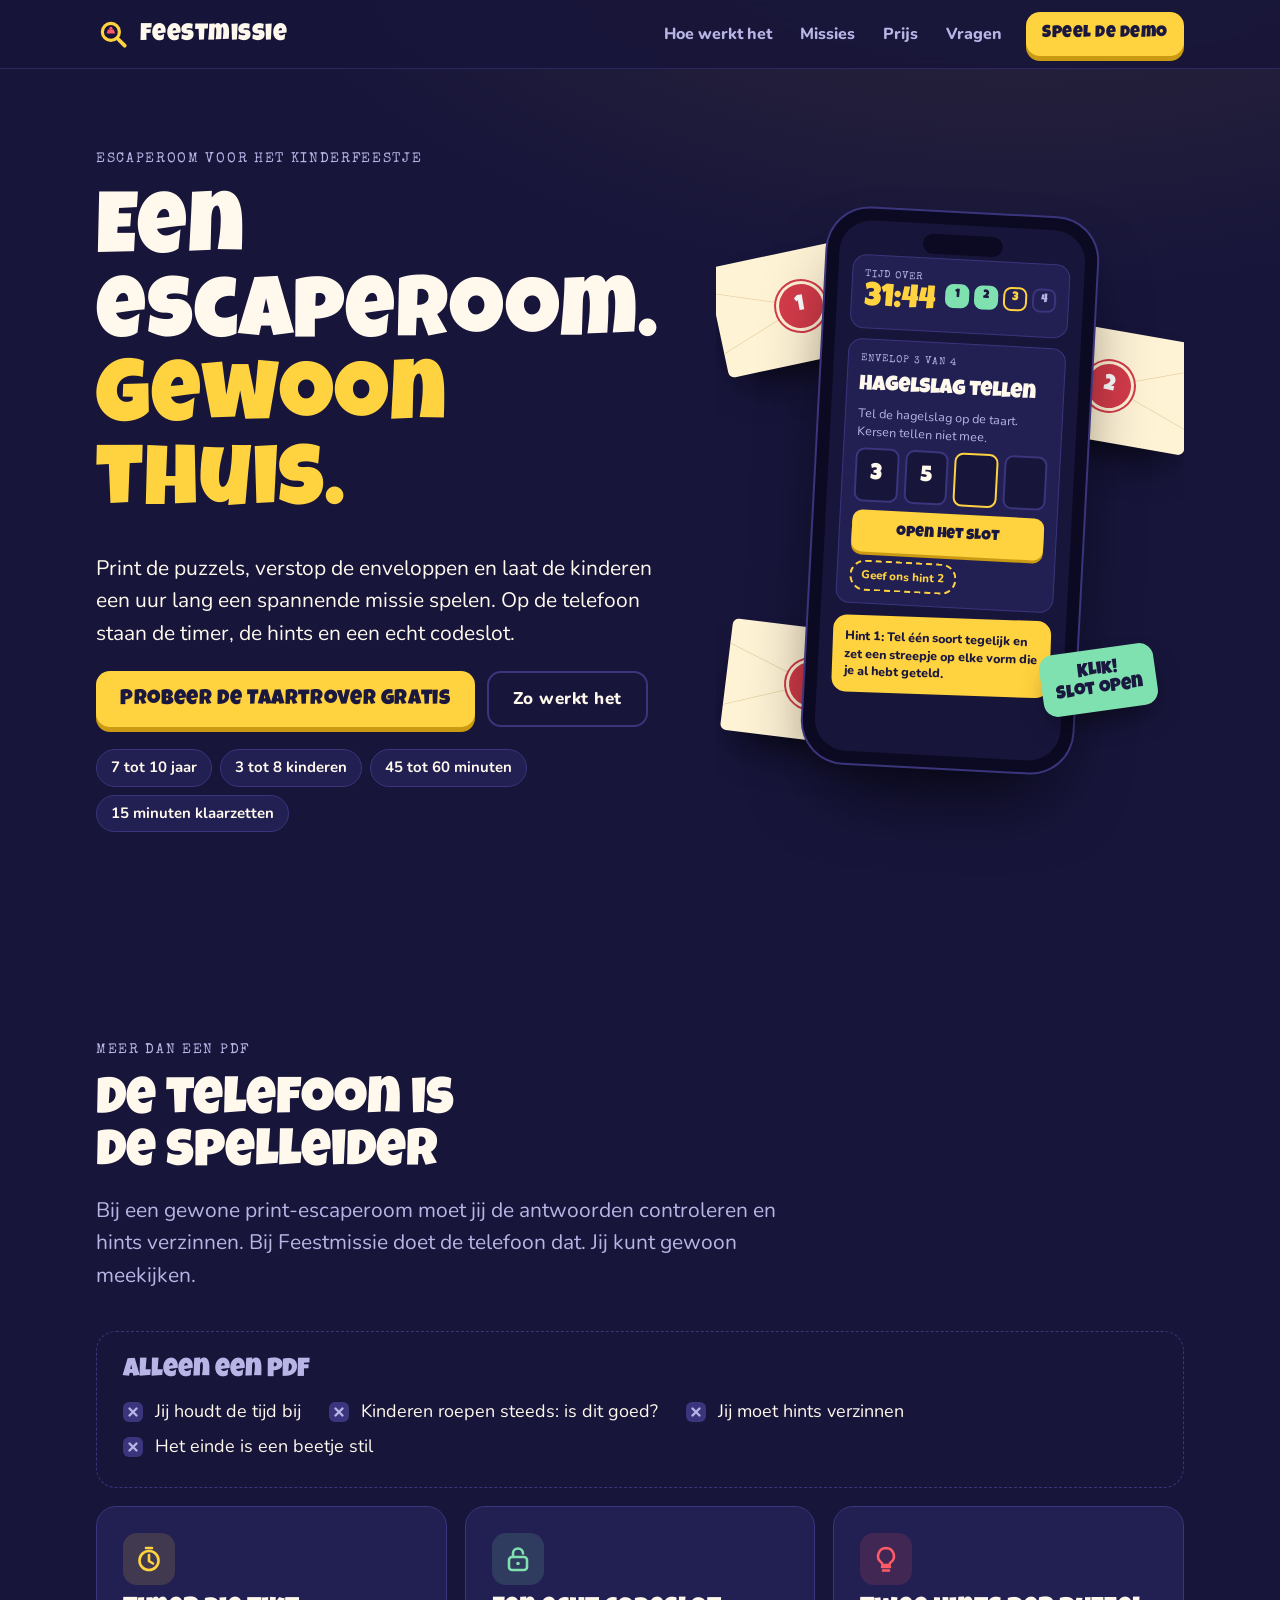
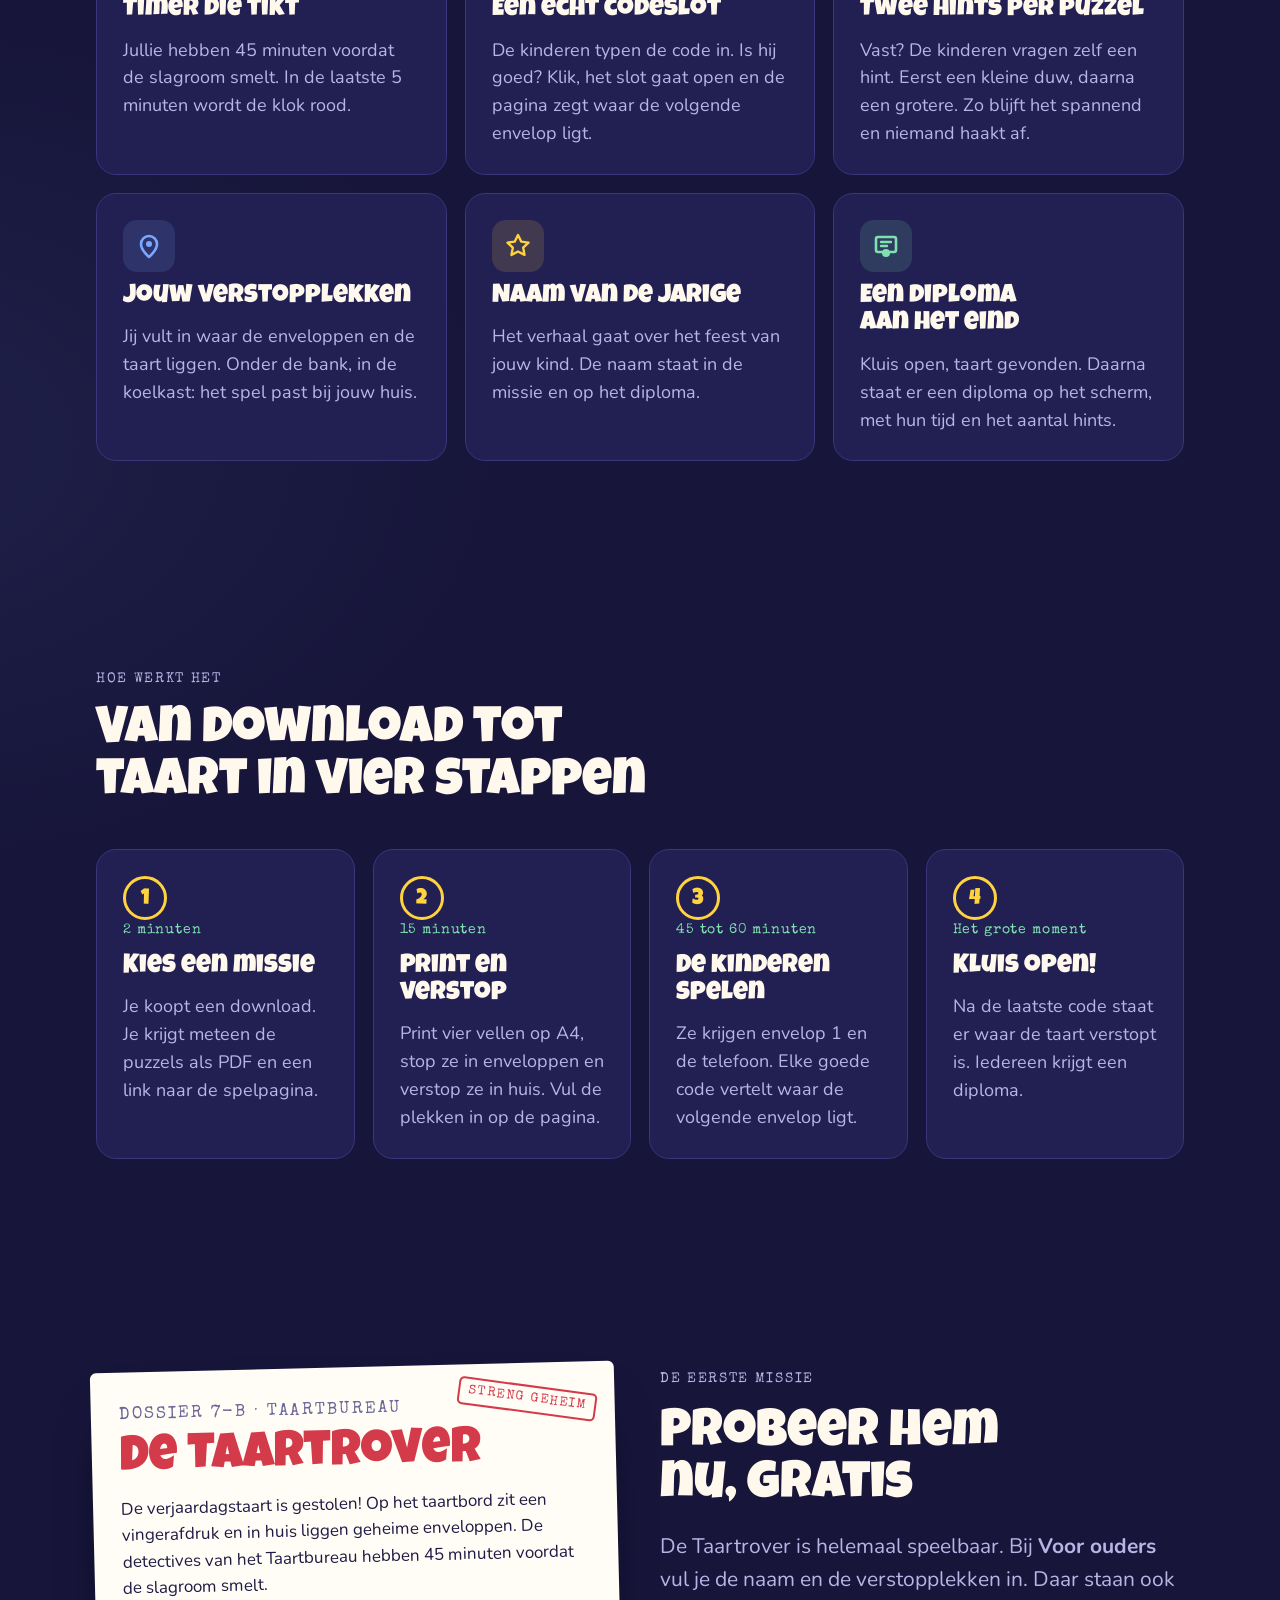
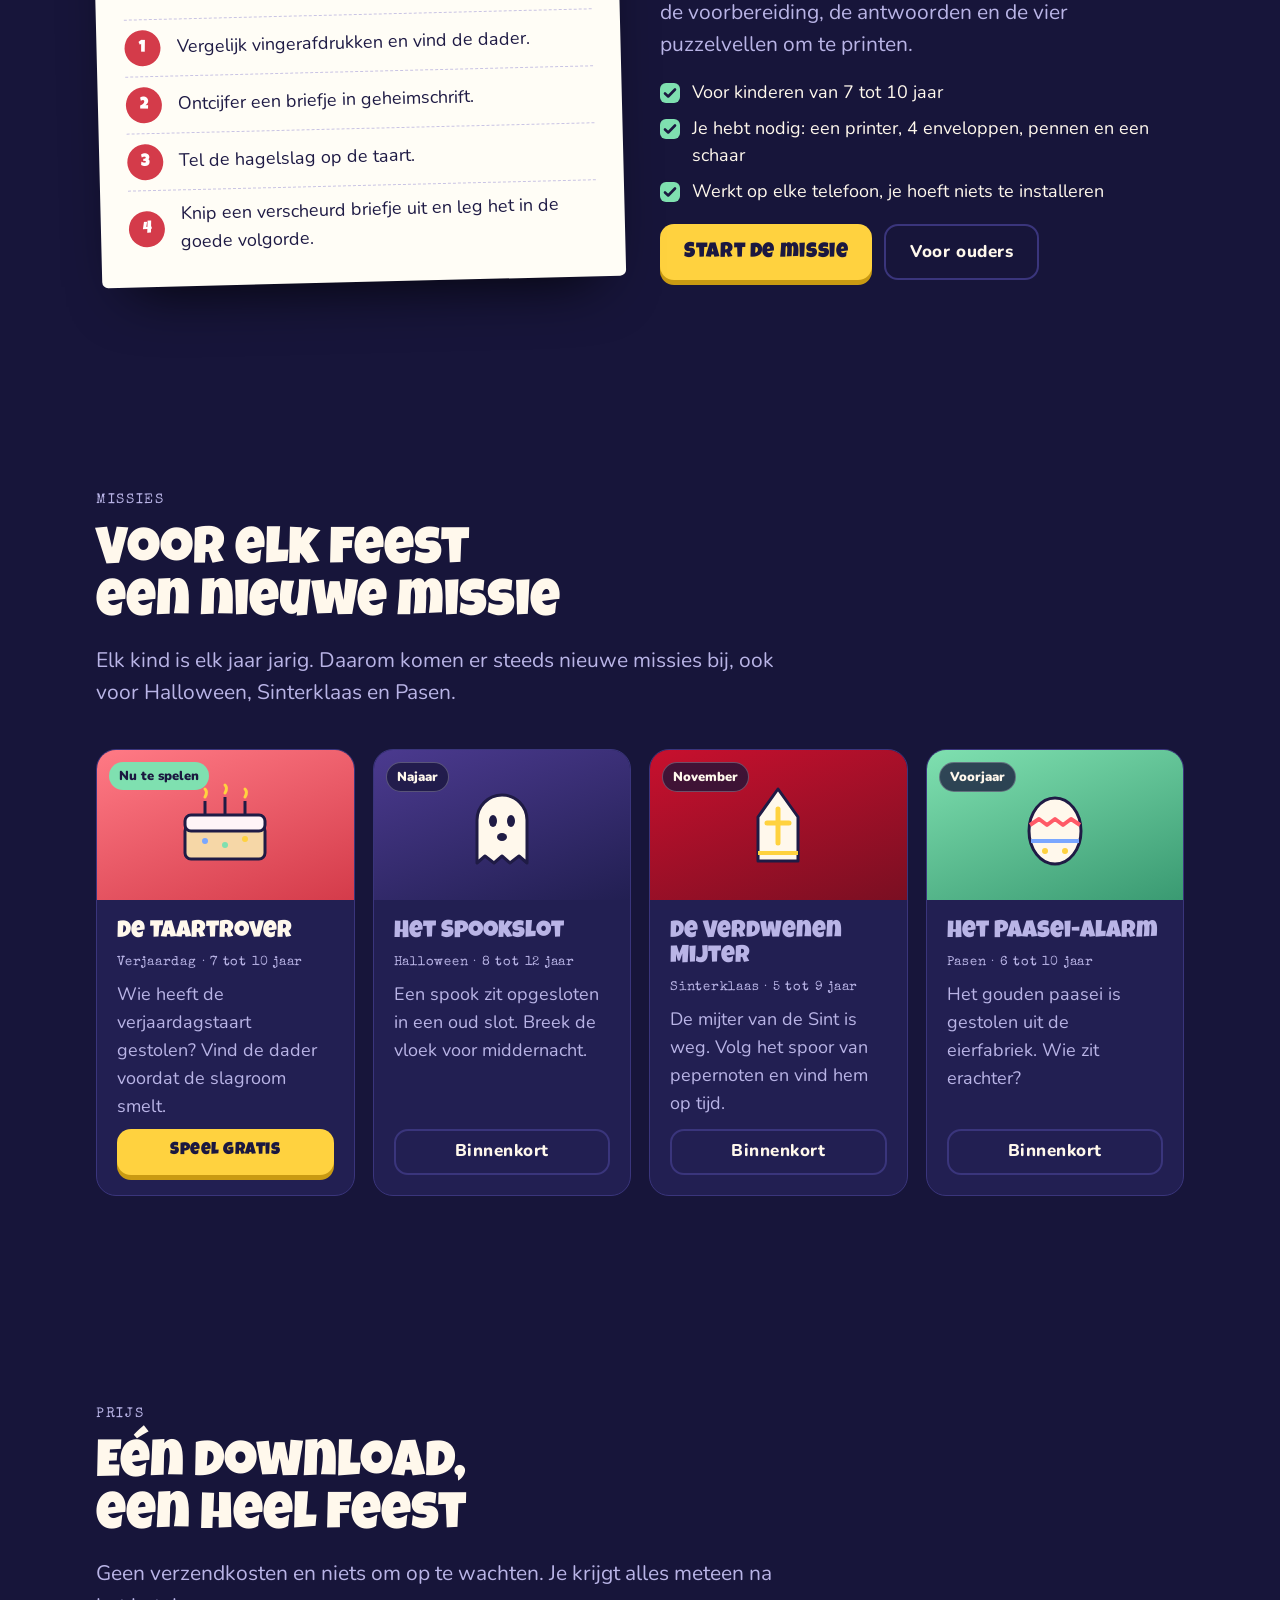
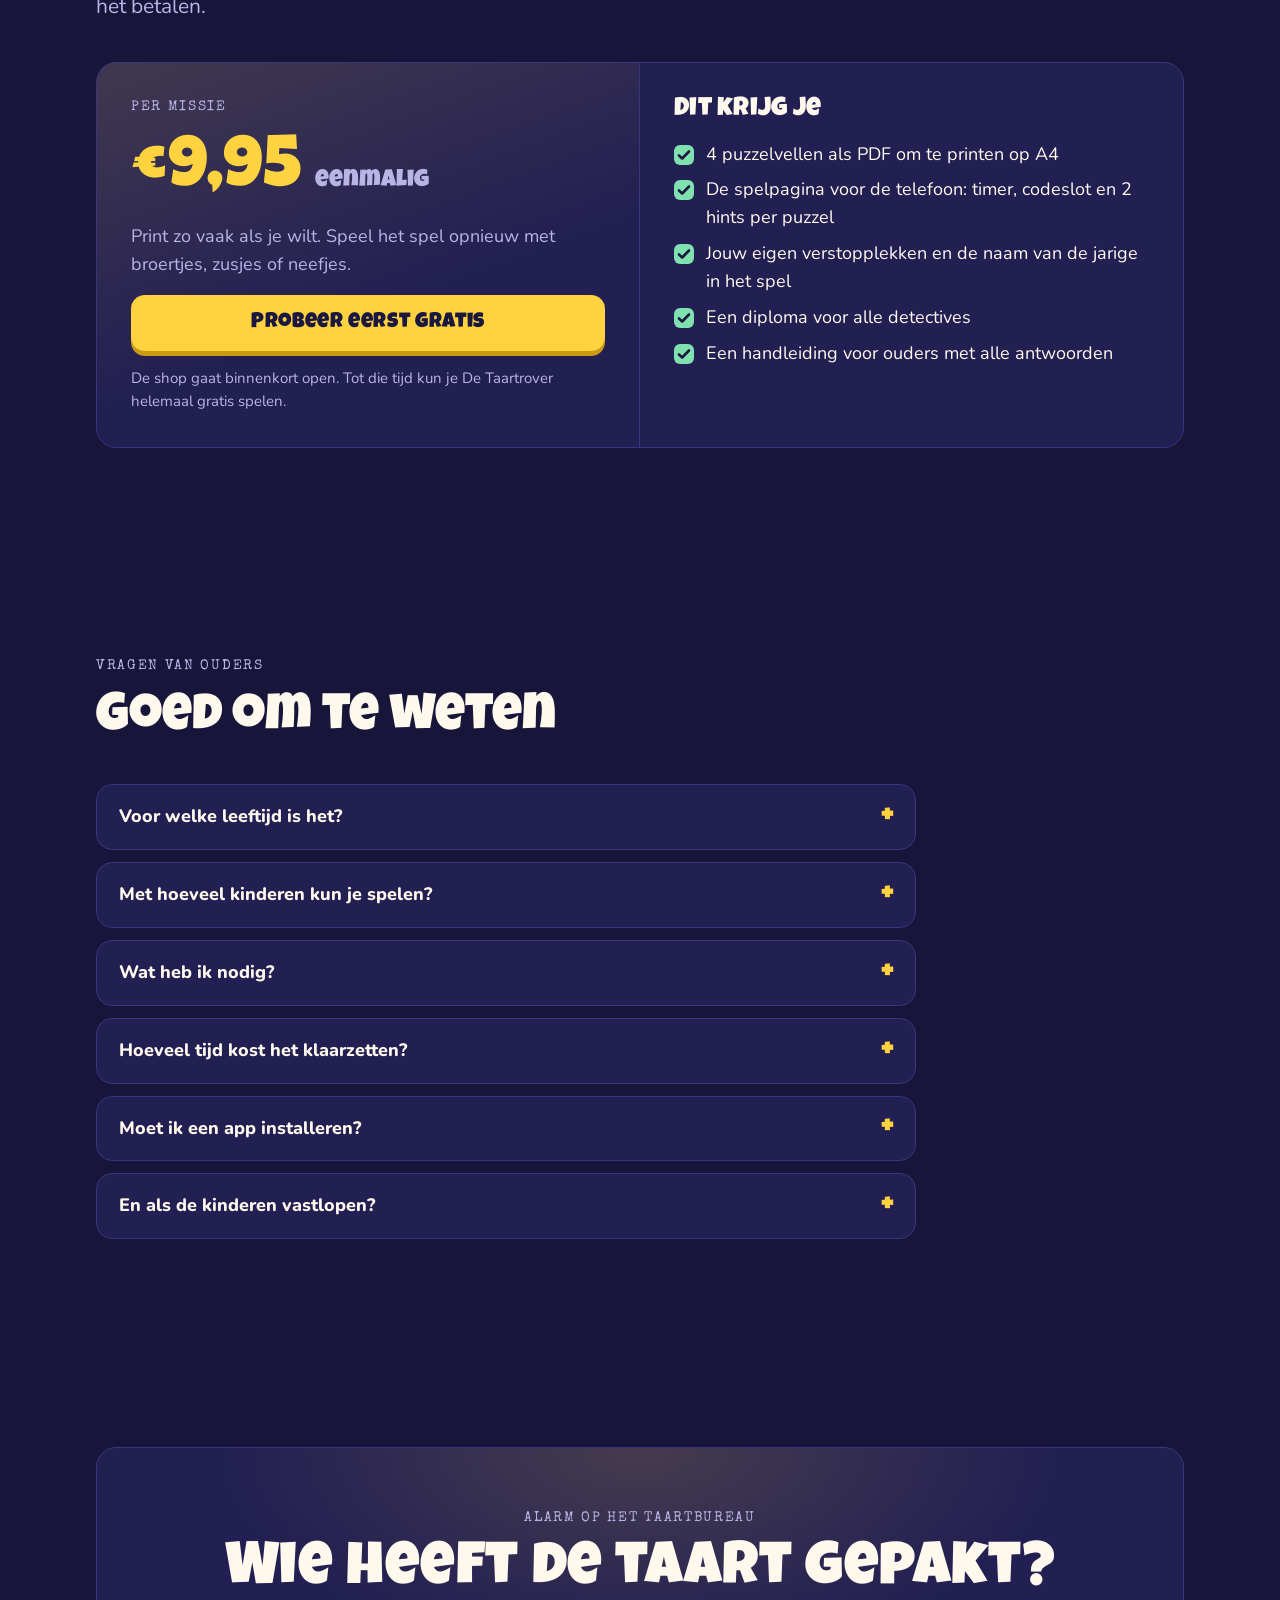
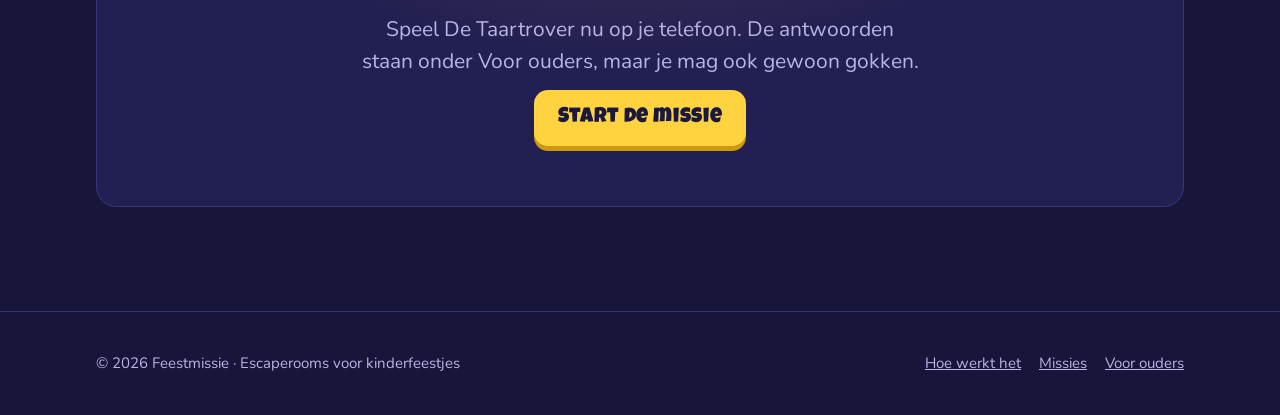
==== index.html @ 588b2747 "Add Feestmissie website with playable Taartrover mission Landing page for the printable kids' party " ====
<!doctype html>
<html lang="nl">
<head>
<meta charset="utf-8">
<meta name="viewport" content="width=device-width,initial-scale=1,viewport-fit=cover">
<title>Feestmissie · Escaperooms voor kinderfeestjes</title>
<meta name="description" content="Een escaperoom voor het kinderfeestje, gewoon thuis. Print de puzzels, verstop de enveloppen en speel met timer, hints en codeslot op de telefoon.">
<meta name="theme-color" content="#17153a">
<link rel="icon" href="favicon.svg" type="image/svg+xml">
<link rel="preconnect" href="https://fonts.googleapis.com">
<link rel="preconnect" href="https://fonts.gstatic.com" crossorigin>
<link rel="stylesheet" href="https://fonts.googleapis.com/css2?family=Luckiest+Guy&family=Nunito:wght@400;600;700;800;900&family=Special+Elite&display=swap">
<style>
:root {
  --night: #17153a;
  --card: #221f52;
  --line: #3a357c;
  --cream: #fff8ec;
  --muted: #b9b4e6;
  --red: #ff5a67;
  --yellow: #ffd23f;
  --mint: #7fe0b0;
  --blue: #7aa7ff;
  --on-yellow: #1b1840;
  --font-display: "Luckiest Guy", "Arial Black", Impact, system-ui, sans-serif;
  --font-body: "Nunito", "Trebuchet MS", system-ui, sans-serif;
  --font-type: "Special Elite", "Courier New", ui-monospace, monospace;
  --radius: 20px;
  color-scheme: dark;
}
*, *::before, *::after { box-sizing: border-box; }
html { scroll-behavior: smooth; scroll-padding-top: 80px; }
@media (prefers-reduced-motion: reduce) { html { scroll-behavior: auto; } }
body {
  margin: 0; color: var(--cream); font-family: var(--font-body); font-size: 18px; line-height: 1.55;
  background:
    radial-gradient(1200px 700px at 80% -200px, rgba(255, 210, 63, .12), transparent 70%),
    radial-gradient(900px 600px at -10% 30%, rgba(122, 167, 255, .08), transparent 70%),
    var(--night);
  overflow-x: hidden;
}
html { overflow-x: clip; }
.stage { overflow-x: clip; overflow-y: visible; }
a { color: var(--yellow); }
h1, h2, h3 { margin: 0; text-wrap: balance; font-weight: 400; }
p { margin: 0; }
:focus-visible { outline: 3px solid var(--yellow); outline-offset: 3px; border-radius: 6px; }
.wrap { max-width: 1120px; margin: 0 auto; padding: 0 max(16px, env(safe-area-inset-left, 0px)); }
.eyebrow { font-family: var(--font-type); font-size: 14px; letter-spacing: .12em; text-transform: uppercase; color: var(--muted); }
.display { font-family: var(--font-display); letter-spacing: .01em; line-height: .98; }
.h2 { font-family: var(--font-display); font-size: clamp(34px, 6vw, 52px); line-height: 1; }
.lead { font-size: clamp(18px, 2.2vw, 21px); color: var(--cream); }
.muted { color: var(--muted); }
section { padding: clamp(56px, 9vw, 104px) 0; }
.sec-head { display: flex; flex-direction: column; gap: 14px; max-width: 680px; margin-bottom: 40px; }

.btn {
  display: inline-flex; align-items: center; justify-content: center; gap: 10px; text-decoration: none; cursor: pointer;
  border: 0; border-radius: 14px; min-height: 56px; padding: 0 24px;
  font-family: var(--font-display); font-size: 21px; letter-spacing: .03em;
  background: var(--yellow); color: var(--on-yellow); box-shadow: 0 5px 0 #c99a12;
  transition: transform .08s ease, box-shadow .08s ease;
}
.btn { text-align: center; line-height: 1.1; }
@media (max-width: 480px) { .btn { font-size: 18px; padding: 10px 18px; } .nav-links .btn { font-size: 15px; padding: 0 12px; white-space: nowrap; } }
.btn:active { transform: translateY(3px); box-shadow: 0 2px 0 #c99a12; }
.btn.ghost { background: transparent; color: var(--cream); border: 2px solid var(--line); box-shadow: none; font-family: var(--font-body); font-weight: 800; font-size: 17px; }
.btn.ghost:hover { border-color: var(--muted); }

/* nav */
.nav { position: sticky; top: 0; z-index: 10; background: rgba(23, 21, 58, .88); backdrop-filter: blur(10px); -webkit-backdrop-filter: blur(10px); border-bottom: 1px solid rgba(58, 53, 124, .6); }
.nav .wrap { display: flex; align-items: center; justify-content: space-between; gap: 16px; min-height: 68px; }
.logo { display: inline-flex; align-items: center; gap: 10px; text-decoration: none; color: var(--cream); font-family: var(--font-display); font-size: 24px; letter-spacing: .02em; }
.logo span { padding-top: 4px; }
.nav-links { display: flex; align-items: center; gap: 4px; }
.nav-links a:not(.btn) { color: var(--muted); text-decoration: none; font-weight: 800; font-size: 16px; padding: 10px 12px; border-radius: 10px; }
.nav-links a:not(.btn):hover { color: var(--cream); }
.nav-links .btn { min-height: 44px; font-size: 17px; padding: 0 16px; margin-left: 8px; }
@media (max-width: 820px) { .nav-links a:not(.btn) { display: none; } }

/* hero */
.hero { padding-top: clamp(40px, 7vw, 80px); }
.hero .wrap { display: grid; grid-template-columns: minmax(0, 1.1fr) minmax(0, .9fr); gap: 48px; align-items: center; }
@media (max-width: 900px) { .hero .wrap { grid-template-columns: minmax(0, 1fr); } }
.hero-copy { display: flex; flex-direction: column; gap: 22px; }
.hero h1 { font-size: clamp(46px, 8.4vw, 86px); color: var(--cream); }
.hero h1 em { font-style: normal; color: var(--yellow); }
.cta-row { display: flex; flex-wrap: wrap; gap: 12px; }
.chips { display: flex; flex-wrap: wrap; gap: 8px; }
.chip { border: 1px solid var(--line); background: var(--card); border-radius: 999px; padding: 6px 14px; font-weight: 700; font-size: 15px; }

/* phone mockup */
.stage { position: relative; display: grid; place-items: center; min-height: 560px; }
.phone {
  position: relative; z-index: 2; width: min(270px, 72vw); aspect-ratio: 9 / 18.5; border-radius: 42px; padding: 12px;
  background: #0b0a22; box-shadow: 0 0 0 2px #3a357c, 0 40px 80px -30px rgba(0, 0, 0, .9);
  transform: rotate(3deg);
}
.screen { height: 100%; border-radius: 32px; background: var(--night); overflow: hidden; display: flex; flex-direction: column; gap: 10px; padding: 34px 14px 14px; position: relative; }
.screen::before { content: ""; position: absolute; top: 10px; left: 50%; width: 80px; height: 20px; margin-left: -40px; border-radius: 12px; background: #0b0a22; }
.m-card { background: var(--card); border: 1px solid var(--line); border-radius: 14px; padding: 12px; display: flex; flex-direction: column; gap: 8px; }
.m-status { flex-direction: row; justify-content: space-between; align-items: center; }
.m-timer { font-family: var(--font-display); font-size: 32px; color: var(--yellow); line-height: 1; font-variant-numeric: tabular-nums; }
.m-label { font-family: var(--font-type); font-size: 10px; letter-spacing: .1em; text-transform: uppercase; color: var(--muted); }
.m-pips { display: flex; gap: 5px; }
.m-pip { width: 24px; height: 24px; border-radius: 8px; border: 2px solid var(--line); display: grid; place-items: center; font-family: var(--font-display); font-size: 12px; color: var(--muted); }
.m-pip.done { background: var(--mint); border-color: var(--mint); color: var(--on-yellow); }
.m-pip.now { border-color: var(--yellow); color: var(--yellow); }
.m-title { font-family: var(--font-display); font-size: 21px; line-height: 1.05; }
.m-text { font-size: 12.5px; line-height: 1.4; color: var(--muted); }
.m-boxes { display: flex; gap: 6px; }
.m-box { flex: 1; aspect-ratio: 4 / 5; border-radius: 9px; border: 2px solid var(--line); background: var(--night); display: grid; place-items: center; font-family: var(--font-display); font-size: 22px; }
.m-box.cur { border-color: var(--yellow); }
.m-btn { background: var(--yellow); color: var(--on-yellow); border-radius: 10px; text-align: center; padding: 9px; font-family: var(--font-display); font-size: 15px; box-shadow: 0 3px 0 #c99a12; }
.m-hint { border: 2px dashed var(--yellow); color: var(--yellow); border-radius: 999px; font-size: 11.5px; font-weight: 800; padding: 5px 10px; align-self: flex-start; }
.envelope {
  position: absolute; z-index: 1; width: 170px; height: 112px; border-radius: 6px; background: #fff3d6; box-shadow: 0 24px 40px -18px rgba(0, 0, 0, .8);
  display: grid; place-items: center;
}
.envelope::before { content: ""; position: absolute; inset: 0; background: linear-gradient(160deg, transparent 49.5%, #e9d6a8 50%, transparent 50.5%), linear-gradient(20deg, transparent 49.5%, #e9d6a8 50%, transparent 50.5%); border-radius: 6px; }
.envelope b { position: relative; width: 44px; height: 44px; border-radius: 50%; background: #d43b4a; color: #fff; display: grid; place-items: center; font-family: var(--font-display); font-size: 22px; font-weight: 400; box-shadow: 0 0 0 3px #fff3d6, 0 0 0 5px #d43b4a; }
.env1 { left: 0; top: 40px; transform: rotate(-12deg); }
.env2 { right: -10px; top: 120px; transform: rotate(10deg); }
.env3 { left: 10px; bottom: 30px; transform: rotate(7deg); }
.sticker {
  position: absolute; z-index: 3; right: 6%; bottom: 60px; transform: rotate(-8deg);
  background: var(--mint); color: var(--on-yellow); font-family: var(--font-display); font-size: 18px; line-height: 1.05; text-align: center;
  padding: 12px 14px; border-radius: 14px; box-shadow: 0 14px 30px -12px rgba(0, 0, 0, .7);
}
@media (max-width: 520px) { .envelope { width: 130px; height: 86px; } .env2 { right: 0; } .stage { min-height: 520px; } }

/* features */
.pdf-vs { display: grid; grid-template-columns: minmax(0, 1fr); gap: 18px; }
.pdf-vs .cross { flex-direction: row; flex-wrap: wrap; gap: 8px 28px; }
.card { background: var(--card); border: 1px solid var(--line); border-radius: var(--radius); padding: 26px; display: flex; flex-direction: column; gap: 12px; }
.card.plain { background: transparent; border-style: dashed; }
.card h3 { font-family: var(--font-display); font-size: 26px; line-height: 1.05; }
.feat-grid { display: grid; grid-template-columns: repeat(3, minmax(0, 1fr)); gap: 18px; }
@media (max-width: 860px) { .feat-grid { grid-template-columns: minmax(0, 1fr); } }
.icon { width: 52px; height: 52px; border-radius: 14px; display: grid; place-items: center; }
.icon.y { background: rgba(255, 210, 63, .14); }
.icon.m { background: rgba(127, 224, 176, .14); }
.icon.r { background: rgba(255, 90, 103, .14); }
.icon.b { background: rgba(122, 167, 255, .14); }
ul.check { margin: 0; padding: 0; list-style: none; display: flex; flex-direction: column; gap: 8px; }
ul.check li { display: grid; grid-template-columns: 22px minmax(0, 1fr); gap: 10px; }
ul.check li::before { content: ""; width: 20px; height: 20px; margin-top: 4px; border-radius: 6px; background: var(--mint) url("data:image/svg+xml,%3Csvg xmlns='http://www.w3.org/2000/svg' viewBox='0 0 20 20'%3E%3Cpath d='M5 10.5l3.2 3L15 6.5' fill='none' stroke='%231b1840' stroke-width='2.6' stroke-linecap='round' stroke-linejoin='round'/%3E%3C/svg%3E") center / 20px no-repeat; }
ul.cross li::before { background: var(--line) url("data:image/svg+xml,%3Csvg xmlns='http://www.w3.org/2000/svg' viewBox='0 0 20 20'%3E%3Cpath d='M6.5 6.5l7 7M13.5 6.5l-7 7' fill='none' stroke='%23b9b4e6' stroke-width='2.4' stroke-linecap='round'/%3E%3C/svg%3E") center / 20px no-repeat; }

/* steps */
.steps { display: grid; grid-template-columns: repeat(4, minmax(0, 1fr)); gap: 18px; counter-reset: s; margin: 0; padding: 0; list-style: none; }
@media (max-width: 960px) { .steps { grid-template-columns: repeat(2, minmax(0, 1fr)); } }
@media (max-width: 560px) { .steps { grid-template-columns: minmax(0, 1fr); } }
.steps li { position: relative; padding-top: 70px; }
.steps li::before {
  counter-increment: s; content: counter(s); position: absolute; top: 26px; left: 26px;
  width: 44px; height: 44px; border-radius: 50%; border: 3px solid var(--yellow); color: var(--yellow);
  display: grid; place-items: center; font-family: var(--font-display); font-size: 22px; padding-top: 3px;
}
.steps .time { font-family: var(--font-type); font-size: 14px; color: var(--mint); letter-spacing: .06em; }

/* featured mission */
.mission { display: grid; grid-template-columns: minmax(0, 1fr) minmax(0, 1fr); gap: 40px; align-items: center; }
@media (max-width: 900px) { .mission { grid-template-columns: minmax(0, 1fr); } }
.dossier { position: relative; background: #fffdf6; color: #1f1b45; border-radius: 6px; padding: 30px 28px; transform: rotate(-1.4deg); box-shadow: 0 30px 60px -30px rgba(0, 0, 0, .9); }
.dossier::after { content: "STRENG GEHEIM"; position: absolute; right: 18px; top: 22px; transform: rotate(9deg); font-family: var(--font-type); font-size: 13px; letter-spacing: .12em; color: #d43b4a; border: 2px solid #d43b4a; border-radius: 5px; padding: 2px 8px; }
.dossier .eyebrow { color: #6b6799; }
.dossier h3 { font-family: var(--font-display); font-size: clamp(36px, 6vw, 50px); color: #d43b4a; line-height: .95; margin: 8px 0 12px; }
.dossier p { font-size: 17px; }
.puzzles { display: grid; gap: 10px; margin: 18px 0 0; padding: 0; list-style: none; }
.puzzles li { display: grid; grid-template-columns: 40px minmax(0, 1fr); gap: 12px; align-items: center; border-top: 1px dashed #c9c4e4; padding-top: 10px; }
.puzzles b { width: 36px; height: 36px; border-radius: 50%; background: #d43b4a; color: #fff; display: grid; place-items: center; font-family: var(--font-display); font-weight: 400; font-size: 17px; padding-top: 2px; }
.mission-copy { display: flex; flex-direction: column; gap: 18px; }

/* themes */
.themes { display: grid; grid-template-columns: repeat(4, minmax(0, 1fr)); gap: 18px; }
@media (max-width: 1000px) { .themes { grid-template-columns: repeat(2, minmax(0, 1fr)); } }
@media (max-width: 560px) { .themes { grid-template-columns: minmax(0, 1fr); } }
.theme { border-radius: var(--radius); overflow: hidden; border: 1px solid var(--line); background: var(--card); display: flex; flex-direction: column; }
.theme-art { height: 150px; display: grid; place-items: center; position: relative; }
.theme-body { padding: 20px; display: flex; flex-direction: column; gap: 8px; flex: 1; }
.theme-body h3 { font-family: var(--font-display); font-size: 24px; line-height: 1.05; }
.theme-body .meta { font-family: var(--font-type); font-size: 13px; letter-spacing: .06em; color: var(--muted); }
.theme-body .btn { margin-top: auto; min-height: 46px; font-size: 17px; }
.tag { position: absolute; top: 12px; left: 12px; border-radius: 999px; padding: 4px 10px; font-weight: 900; font-size: 13px; }
.tag.live { background: var(--mint); color: var(--on-yellow); }
.tag.soon { background: rgba(23, 21, 58, .75); color: var(--cream); border: 1px solid rgba(255, 255, 255, .25); }
.theme.soon .theme-body h3 { color: var(--muted); }

/* price */
.price-card { display: grid; grid-template-columns: minmax(0, 1fr) minmax(0, 1fr); gap: 0; padding: 0; overflow: hidden; }
@media (max-width: 860px) { .price-card { grid-template-columns: minmax(0, 1fr); } }
.price-left { padding: 34px; display: flex; flex-direction: column; gap: 16px; background: linear-gradient(160deg, rgba(255, 210, 63, .14), transparent 60%); border-right: 1px solid var(--line); }
@media (max-width: 860px) { .price-left { border-right: 0; border-bottom: 1px solid var(--line); } }
.price { font-family: var(--font-display); font-size: 72px; line-height: 1; color: var(--yellow); }
.price small { font-size: 24px; color: var(--muted); }
.price-right { padding: 34px; display: flex; flex-direction: column; gap: 16px; }
.note { font-size: 15px; color: var(--muted); }

/* faq */
.faq { display: grid; gap: 12px; max-width: 820px; }
details { border: 1px solid var(--line); border-radius: 16px; background: var(--card); }
summary { cursor: pointer; padding: 18px 22px; font-weight: 800; list-style: none; display: flex; justify-content: space-between; align-items: center; gap: 16px; }
summary::-webkit-details-marker { display: none; }
summary::after { content: "+"; font-family: var(--font-display); font-size: 26px; color: var(--yellow); line-height: 1; }
details[open] summary::after { content: "–"; }
details p { padding: 0 22px 20px; color: var(--muted); }

/* final cta */
.final { text-align: center; }
.final .card { align-items: center; padding: clamp(32px, 6vw, 60px); background: radial-gradient(600px 300px at 50% 0, rgba(255, 210, 63, .16), transparent 70%), var(--card); }
.final h2 { font-size: clamp(36px, 6.4vw, 60px); }

footer { padding: 40px 0 calc(40px + env(safe-area-inset-bottom, 0px)); border-top: 1px solid var(--line); color: var(--muted); font-size: 15px; }
footer .wrap { display: flex; flex-wrap: wrap; justify-content: space-between; gap: 16px; align-items: center; }
footer nav { display: flex; gap: 18px; flex-wrap: wrap; }
footer a { color: var(--muted); }
</style>
</head>
<body>

<header class="nav">
  <div class="wrap">
    <a class="logo" href="#top" aria-label="Feestmissie, naar boven">
      <svg width="34" height="34" viewBox="0 0 32 32" aria-hidden="true"><circle cx="14" cy="14" r="8" fill="none" stroke="#ffd23f" stroke-width="3"/><path d="M20 20 L27 27" stroke="#ffd23f" stroke-width="3.6" stroke-linecap="round"/><path d="M10 15.5 h8 l-1.2-3.8 h-5.6 z" fill="#ff5a67"/><circle cx="14" cy="10.6" r="1.5" fill="#ff5a67"/></svg>
      <span>Feestmissie</span>
    </a>
    <nav class="nav-links" aria-label="Hoofdmenu">
      <a href="#hoe">Hoe werkt het</a>
      <a href="#missies">Missies</a>
      <a href="#prijs">Prijs</a>
      <a href="#vragen">Vragen</a>
      <a class="btn" href="taartrover/">Speel de demo</a>
    </nav>
  </div>
</header>

<main id="top">

  <section class="hero">
    <div class="wrap">
      <div class="hero-copy">
        <p class="eyebrow">Escaperoom voor het kinderfeestje</p>
        <h1 class="display">Een escaperoom.<br><em>Gewoon thuis.</em></h1>
        <p class="lead">Print de puzzels, verstop de enveloppen en laat de kinderen een uur lang een spannende missie spelen. Op de telefoon staan de timer, de hints en een echt codeslot.</p>
        <div class="cta-row">
          <a class="btn" href="taartrover/">Probeer De Taartrover gratis</a>
          <a class="btn ghost" href="#hoe">Zo werkt het</a>
        </div>
        <div class="chips">
          <span class="chip">7 tot 10 jaar</span>
          <span class="chip">3 tot 8 kinderen</span>
          <span class="chip">45 tot 60 minuten</span>
          <span class="chip">15 minuten klaarzetten</span>
        </div>
      </div>

      <div class="stage" aria-hidden="true">
        <div class="envelope env1"><b>1</b></div>
        <div class="envelope env2"><b>2</b></div>
        <div class="envelope env3"><b>3</b></div>
        <div class="phone">
          <div class="screen">
            <div class="m-card m-status">
              <div><div class="m-label">Tijd over</div><div class="m-timer" id="hero-timer">31:47</div></div>
              <div class="m-pips"><span class="m-pip done">1</span><span class="m-pip done">2</span><span class="m-pip now">3</span><span class="m-pip">4</span></div>
            </div>
            <div class="m-card">
              <div class="m-label">Envelop 3 van 4</div>
              <div class="m-title">Hagelslag tellen</div>
              <div class="m-text">Tel de hagelslag op de taart. Kersen tellen niet mee.</div>
              <div class="m-boxes"><span class="m-box">3</span><span class="m-box">5</span><span class="m-box cur"></span><span class="m-box"></span></div>
              <div class="m-btn">Open het slot</div>
              <div class="m-hint">Geef ons hint 2</div>
            </div>
            <div class="m-card" style="background:var(--yellow);color:var(--on-yellow);border:0;transform:rotate(-1deg)">
              <div class="m-text" style="color:var(--on-yellow);font-weight:800">Hint 1: Tel één soort tegelijk en zet een streepje op elke vorm die je al hebt geteld.</div>
            </div>
          </div>
        </div>
        <div class="sticker">Klik!<br>Slot open</div>
      </div>
    </div>
  </section>

  <section id="meer">
    <div class="wrap">
      <div class="sec-head">
        <p class="eyebrow">Meer dan een PDF</p>
        <h2 class="h2">De telefoon is de spelleider</h2>
        <p class="lead muted">Bij een gewone print-escaperoom moet jij de antwoorden controleren en hints verzinnen. Bij Feestmissie doet de telefoon dat. Jij kunt gewoon meekijken.</p>
      </div>
      <div class="pdf-vs">
        <div class="card plain">
          <h3 class="muted">Alleen een PDF</h3>
          <ul class="check cross">
            <li>Jij houdt de tijd bij</li>
            <li>Kinderen roepen steeds: is dit goed?</li>
            <li>Jij moet hints verzinnen</li>
            <li>Het einde is een beetje stil</li>
          </ul>
        </div>
        <div class="feat-grid">
          <div class="card">
            <div class="icon y"><svg width="28" height="28" viewBox="0 0 28 28" aria-hidden="true"><circle cx="14" cy="15.5" r="9.5" fill="none" stroke="#ffd23f" stroke-width="2.6"/><path d="M14 10v6l4 2.5M11 3h6" fill="none" stroke="#ffd23f" stroke-width="2.6" stroke-linecap="round"/></svg></div>
            <h3>Timer die tikt</h3>
            <p class="muted">Jullie hebben 45 minuten voordat de slagroom smelt. In de laatste 5 minuten wordt de klok rood.</p>
          </div>
          <div class="card">
            <div class="icon m"><svg width="28" height="28" viewBox="0 0 28 28" aria-hidden="true"><rect x="5" y="12" width="18" height="13" rx="3" fill="none" stroke="#7fe0b0" stroke-width="2.6"/><path d="M9 12V8.5a5 5 0 0 1 10 0" fill="none" stroke="#7fe0b0" stroke-width="2.6" stroke-linecap="round"/><circle cx="14" cy="18.5" r="1.8" fill="#7fe0b0"/></svg></div>
            <h3>Een echt codeslot</h3>
            <p class="muted">De kinderen typen de code in. Is hij goed? Klik, het slot gaat open en de pagina zegt waar de volgende envelop ligt.</p>
          </div>
          <div class="card">
            <div class="icon r"><svg width="28" height="28" viewBox="0 0 28 28" aria-hidden="true"><path d="M10 22h8M11 25.5h6M14 3a8 8 0 0 0-4.6 14.5c.6.5 1 1.3 1 2.1V20h7.2v-.4c0-.8.4-1.6 1-2.1A8 8 0 0 0 14 3Z" fill="none" stroke="#ff5a67" stroke-width="2.6" stroke-linejoin="round" stroke-linecap="round"/></svg></div>
            <h3>Twee hints per puzzel</h3>
            <p class="muted">Vast? De kinderen vragen zelf een hint. Eerst een kleine duw, daarna een grotere. Zo blijft het spannend en niemand haakt af.</p>
          </div>
          <div class="card">
            <div class="icon b"><svg width="28" height="28" viewBox="0 0 28 28" aria-hidden="true"><path d="M14 25s8-6.6 8-13a8 8 0 0 0-16 0c0 6.4 8 13 8 13Z" fill="none" stroke="#7aa7ff" stroke-width="2.6" stroke-linejoin="round"/><circle cx="14" cy="12" r="3" fill="#7aa7ff"/></svg></div>
            <h3>Jouw verstopplekken</h3>
            <p class="muted">Jij vult in waar de enveloppen en de taart liggen. Onder de bank, in de koelkast: het spel past bij jouw huis.</p>
          </div>
          <div class="card">
            <div class="icon y"><svg width="28" height="28" viewBox="0 0 28 28" aria-hidden="true"><path d="M14 3l3.2 6.6 7.3 1-5.3 5.1 1.3 7.2L14 19.5l-6.5 3.4 1.3-7.2-5.3-5.1 7.3-1Z" fill="none" stroke="#ffd23f" stroke-width="2.4" stroke-linejoin="round"/></svg></div>
            <h3>Naam van de jarige</h3>
            <p class="muted">Het verhaal gaat over het feest van jouw kind. De naam staat in de missie en op het diploma.</p>
          </div>
          <div class="card">
            <div class="icon m"><svg width="28" height="28" viewBox="0 0 28 28" aria-hidden="true"><rect x="4" y="5" width="20" height="15" rx="2" fill="none" stroke="#7fe0b0" stroke-width="2.6"/><circle cx="14" cy="21" r="4" fill="#7fe0b0"/><path d="M9 10h10M9 14h6" stroke="#7fe0b0" stroke-width="2.4" stroke-linecap="round"/></svg></div>
            <h3>Een diploma aan het eind</h3>
            <p class="muted">Kluis open, taart gevonden. Daarna staat er een diploma op het scherm, met hun tijd en het aantal hints.</p>
          </div>
        </div>
      </div>
    </div>
  </section>

  <section id="hoe">
    <div class="wrap">
      <div class="sec-head">
        <p class="eyebrow">Hoe werkt het</p>
        <h2 class="h2">Van download tot taart in vier stappen</h2>
      </div>
      <ol class="steps">
        <li class="card">
          <span class="time">2 minuten</span>
          <h3>Kies een missie</h3>
          <p class="muted">Je koopt een download. Je krijgt meteen de puzzels als PDF en een link naar de spelpagina.</p>
        </li>
        <li class="card">
          <span class="time">15 minuten</span>
          <h3>Print en verstop</h3>
          <p class="muted">Print vier vellen op A4, stop ze in enveloppen en verstop ze in huis. Vul de plekken in op de pagina.</p>
        </li>
        <li class="card">
          <span class="time">45 tot 60 minuten</span>
          <h3>De kinderen spelen</h3>
          <p class="muted">Ze krijgen envelop 1 en de telefoon. Elke goede code vertelt waar de volgende envelop ligt.</p>
        </li>
        <li class="card">
          <span class="time">Het grote moment</span>
          <h3>Kluis open!</h3>
          <p class="muted">Na de laatste code staat er waar de taart verstopt is. Iedereen krijgt een diploma.</p>
        </li>
      </ol>
    </div>
  </section>

  <section id="taartrover">
    <div class="wrap mission">
      <div class="dossier">
        <p class="eyebrow">Dossier 7-B · Taartbureau</p>
        <h3>De Taartrover</h3>
        <p>De verjaardagstaart is gestolen! Op het taartbord zit een vingerafdruk en in huis liggen geheime enveloppen. De detectives van het Taartbureau hebben 45 minuten voordat de slagroom smelt.</p>
        <ul class="puzzles">
          <li><b>1</b><span>Vergelijk vingerafdrukken en vind de dader.</span></li>
          <li><b>2</b><span>Ontcijfer een briefje in geheimschrift.</span></li>
          <li><b>3</b><span>Tel de hagelslag op de taart.</span></li>
          <li><b>4</b><span>Knip een verscheurd briefje uit en leg het in de goede volgorde.</span></li>
        </ul>
      </div>
      <div class="mission-copy">
        <p class="eyebrow">De eerste missie</p>
        <h2 class="h2">Probeer hem nu, gratis</h2>
        <p class="lead muted">De Taartrover is helemaal speelbaar. Bij <strong>Voor ouders</strong> vul je de naam en de verstopplekken in. Daar staan ook de voorbereiding, de antwoorden en de vier puzzelvellen om te printen.</p>
        <ul class="check">
          <li>Voor kinderen van 7 tot 10 jaar</li>
          <li>Je hebt nodig: een printer, 4 enveloppen, pennen en een schaar</li>
          <li>Werkt op elke telefoon, je hoeft niets te installeren</li>
        </ul>
        <div class="cta-row">
          <a class="btn" href="taartrover/">Start de missie</a>
          <a class="btn ghost" href="taartrover/#ouders">Voor ouders</a>
        </div>
      </div>
    </div>
  </section>

  <section id="missies">
    <div class="wrap">
      <div class="sec-head">
        <p class="eyebrow">Missies</p>
        <h2 class="h2">Voor elk feest een nieuwe missie</h2>
        <p class="lead muted">Elk kind is elk jaar jarig. Daarom komen er steeds nieuwe missies bij, ook voor Halloween, Sinterklaas en Pasen.</p>
      </div>
      <div class="themes">
        <article class="theme">
          <div class="theme-art" style="background:linear-gradient(160deg,#ff7a85,#d43b4a)">
            <span class="tag live">Nu te spelen</span>
            <svg width="110" height="100" viewBox="0 0 110 100" aria-hidden="true"><rect x="15" y="50" width="80" height="34" rx="6" fill="#f6d7a7" stroke="#1f1b45" stroke-width="3"/><rect x="15" y="40" width="80" height="16" rx="6" fill="#fff4f7" stroke="#1f1b45" stroke-width="3"/><path d="M35 40V26M55 40V22M75 40V26" stroke="#1f1b45" stroke-width="3"/><path d="M35 22q3-5 0-8M55 18q3-5 0-8M75 22q3-5 0-8" fill="none" stroke="#ffd23f" stroke-width="3" stroke-linecap="round"/><circle cx="35" cy="66" r="3" fill="#7aa7ff"/><circle cx="55" cy="70" r="3" fill="#7fe0b0"/><circle cx="75" cy="64" r="3" fill="#ffd23f"/></svg>
          </div>
          <div class="theme-body">
            <h3>De Taartrover</h3>
            <p class="meta">Verjaardag · 7 tot 10 jaar</p>
            <p class="muted">Wie heeft de verjaardagstaart gestolen? Vind de dader voordat de slagroom smelt.</p>
            <a class="btn" href="taartrover/">Speel gratis</a>
          </div>
        </article>
        <article class="theme soon">
          <div class="theme-art" style="background:linear-gradient(160deg,#4b3a8f,#221f52)">
            <span class="tag soon">Najaar</span>
            <svg width="110" height="100" viewBox="0 0 110 100" aria-hidden="true"><path d="M30 88V45a25 25 0 0 1 50 0v43l-8-7-9 7-8-7-8 7-9-7Z" fill="#fff8ec" stroke="#1f1b45" stroke-width="3" stroke-linejoin="round"/><ellipse cx="46" cy="46" rx="4" ry="6" fill="#1f1b45"/><ellipse cx="64" cy="46" rx="4" ry="6" fill="#1f1b45"/><ellipse cx="55" cy="62" rx="5" ry="4" fill="#1f1b45"/></svg>
          </div>
          <div class="theme-body">
            <h3>Het Spookslot</h3>
            <p class="meta">Halloween · 8 tot 12 jaar</p>
            <p class="muted">Een spook zit opgesloten in een oud slot. Breek de vloek voor middernacht.</p>
            <span class="btn ghost" aria-disabled="true">Binnenkort</span>
          </div>
        </article>
        <article class="theme soon">
          <div class="theme-art" style="background:linear-gradient(160deg,#c8102e,#7a0f22)">
            <span class="tag soon">November</span>
            <svg width="110" height="100" viewBox="0 0 110 100" aria-hidden="true"><path d="M35 86V42l20-28 20 28v44Z" fill="#fff8ec" stroke="#1f1b45" stroke-width="3" stroke-linejoin="round"/><path d="M55 34v34M44 48h22" stroke="#ffd23f" stroke-width="5" stroke-linecap="round"/><path d="M35 78h40" stroke="#ffd23f" stroke-width="4"/></svg>
          </div>
          <div class="theme-body">
            <h3>De Verdwenen Mijter</h3>
            <p class="meta">Sinterklaas · 5 tot 9 jaar</p>
            <p class="muted">De mijter van de Sint is weg. Volg het spoor van pepernoten en vind hem op tijd.</p>
            <span class="btn ghost" aria-disabled="true">Binnenkort</span>
          </div>
        </article>
        <article class="theme soon">
          <div class="theme-art" style="background:linear-gradient(160deg,#7fe0b0,#3a9a72)">
            <span class="tag soon">Voorjaar</span>
            <svg width="110" height="100" viewBox="0 0 110 100" aria-hidden="true"><ellipse cx="55" cy="56" rx="26" ry="33" fill="#fff8ec" stroke="#1f1b45" stroke-width="3"/><path d="M30 50l9-6 8 6 8-6 8 6 8-6 9 6" fill="none" stroke="#ff5a67" stroke-width="4" stroke-linejoin="round"/><path d="M31 66h48" stroke="#7aa7ff" stroke-width="4"/><circle cx="45" cy="76" r="3" fill="#ffd23f"/><circle cx="65" cy="76" r="3" fill="#ffd23f"/></svg>
          </div>
          <div class="theme-body">
            <h3>Het Paasei-alarm</h3>
            <p class="meta">Pasen · 6 tot 10 jaar</p>
            <p class="muted">Het gouden paasei is gestolen uit de eierfabriek. Wie zit erachter?</p>
            <span class="btn ghost" aria-disabled="true">Binnenkort</span>
          </div>
        </article>
      </div>
    </div>
  </section>

  <section id="prijs">
    <div class="wrap">
      <div class="sec-head">
        <p class="eyebrow">Prijs</p>
        <h2 class="h2">Eén download, een heel feest</h2>
        <p class="lead muted">Geen verzendkosten en niets om op te wachten. Je krijgt alles meteen na het betalen.</p>
      </div>
      <div class="card price-card">
        <div class="price-left">
          <p class="eyebrow">Per missie</p>
          <p class="price">€9,95 <small>eenmalig</small></p>
          <p class="muted">Print zo vaak als je wilt. Speel het spel opnieuw met broertjes, zusjes of neefjes.</p>
          <a class="btn" href="taartrover/">Probeer eerst gratis</a>
          <p class="note">De shop gaat binnenkort open. Tot die tijd kun je De Taartrover helemaal gratis spelen.</p>
        </div>
        <div class="price-right">
          <h3 class="display" style="font-size:26px">Dit krijg je</h3>
          <ul class="check">
            <li>4 puzzelvellen als PDF om te printen op A4</li>
            <li>De spelpagina voor de telefoon: timer, codeslot en 2 hints per puzzel</li>
            <li>Jouw eigen verstopplekken en de naam van de jarige in het spel</li>
            <li>Een diploma voor alle detectives</li>
            <li>Een handleiding voor ouders met alle antwoorden</li>
          </ul>
        </div>
      </div>
    </div>
  </section>

  <section id="vragen">
    <div class="wrap">
      <div class="sec-head">
        <p class="eyebrow">Vragen van ouders</p>
        <h2 class="h2">Goed om te weten</h2>
      </div>
      <div class="faq">
        <details>
          <summary>Voor welke leeftijd is het?</summary>
          <p>De Taartrover is gemaakt voor kinderen van 7 tot 10 jaar. Zijn de kinderen jonger? Lees de raadsels dan samen voor en houd de telefoon zelf bij je.</p>
        </details>
        <details>
          <summary>Met hoeveel kinderen kun je spelen?</summary>
          <p>Met 3 tot 8 kinderen werkt het het best. Heb je een grotere groep? Print de puzzels twee keer en laat twee teams tegen elkaar spelen, elk met een eigen telefoon.</p>
        </details>
        <details>
          <summary>Wat heb ik nodig?</summary>
          <p>Een printer, vier enveloppen, pennen, een schaar en een telefoon of tablet. Kleur printen is leuk, maar zwart-wit werkt ook.</p>
        </details>
        <details>
          <summary>Hoeveel tijd kost het klaarzetten?</summary>
          <p>Ongeveer een kwartier. Printen, de vellen in enveloppen stoppen en ze verstoppen. De voorbereiding staat stap voor stap op de pagina Voor ouders.</p>
        </details>
        <details>
          <summary>Moet ik een app installeren?</summary>
          <p>Nee. De spelpagina werkt in de browser van elke telefoon. Je hebt internet nodig om hem te openen. De voortgang blijft bewaard, ook als de telefoon even op slot gaat.</p>
        </details>
        <details>
          <summary>En als de kinderen vastlopen?</summary>
          <p>Bij elke puzzel kunnen ze twee hints vragen. Jij vindt alle antwoorden bij Voor ouders. Is de tijd om? Dan mogen ze gewoon doorspelen.</p>
        </details>
      </div>
    </div>
  </section>

  <section class="final">
    <div class="wrap">
      <div class="card">
        <p class="eyebrow">Alarm op het Taartbureau</p>
        <h2 class="display">Wie heeft de taart gepakt?</h2>
        <p class="lead muted" style="max-width:560px">Speel De Taartrover nu op je telefoon. De antwoorden staan onder Voor ouders, maar je mag ook gewoon gokken.</p>
        <a class="btn" href="taartrover/">Start de missie</a>
      </div>
    </div>
  </section>
</main>

<footer>
  <div class="wrap">
    <span>© 2026 Feestmissie · Escaperooms voor kinderfeestjes</span>
    <nav aria-label="Onderaan">
      <a href="#hoe">Hoe werkt het</a>
      <a href="#missies">Missies</a>
      <a href="taartrover/#ouders">Voor ouders</a>
    </nav>
  </div>
</footer>

<script>
  // Let the timer on the phone mockup tick down, so the hero feels alive.
  (function () {
    var el = document.getElementById("hero-timer");
    if (!el || window.matchMedia("(prefers-reduced-motion: reduce)").matches) return;
    var left = 31 * 60 + 47;
    setInterval(function () {
      left = left > 0 ? left - 1 : 45 * 60;
      el.textContent = Math.floor(left / 60) + ":" + String(left % 60).padStart(2, "0");
    }, 1000);
  })();
</script>
</body>
</html>
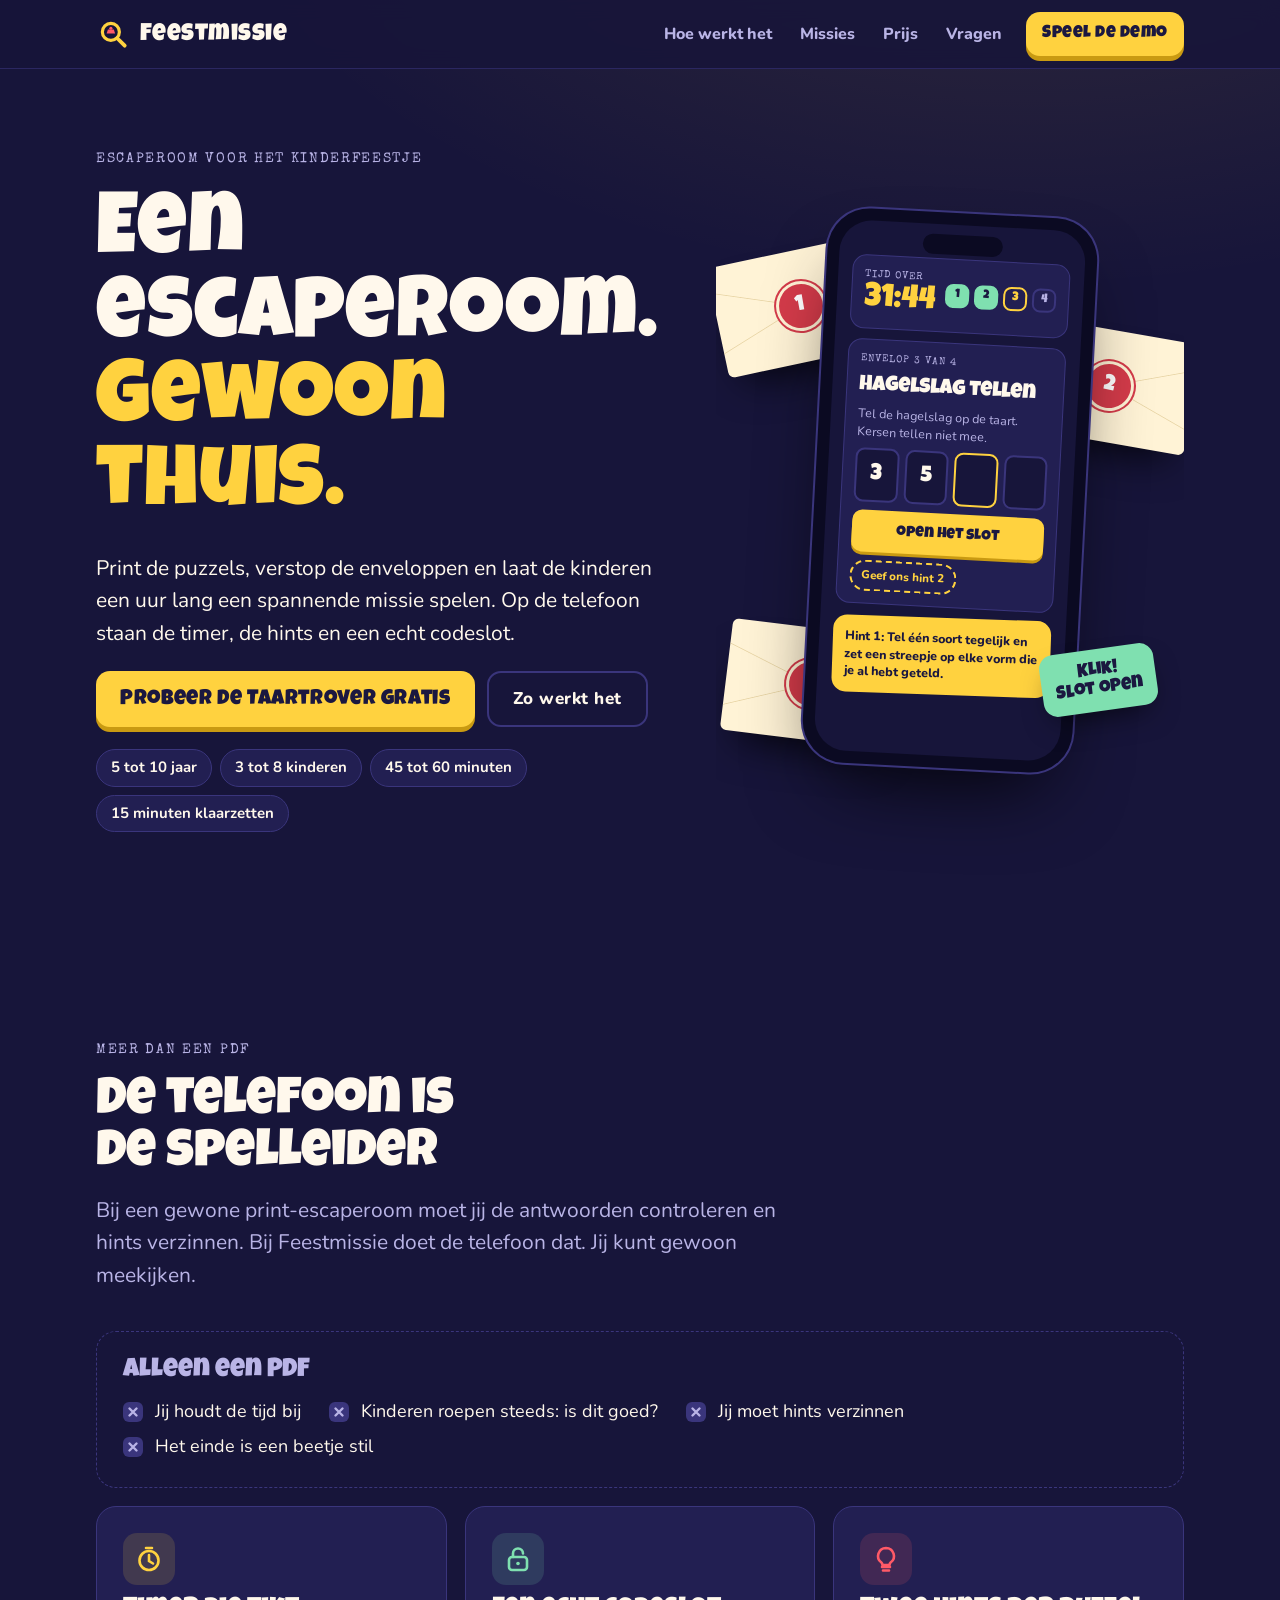
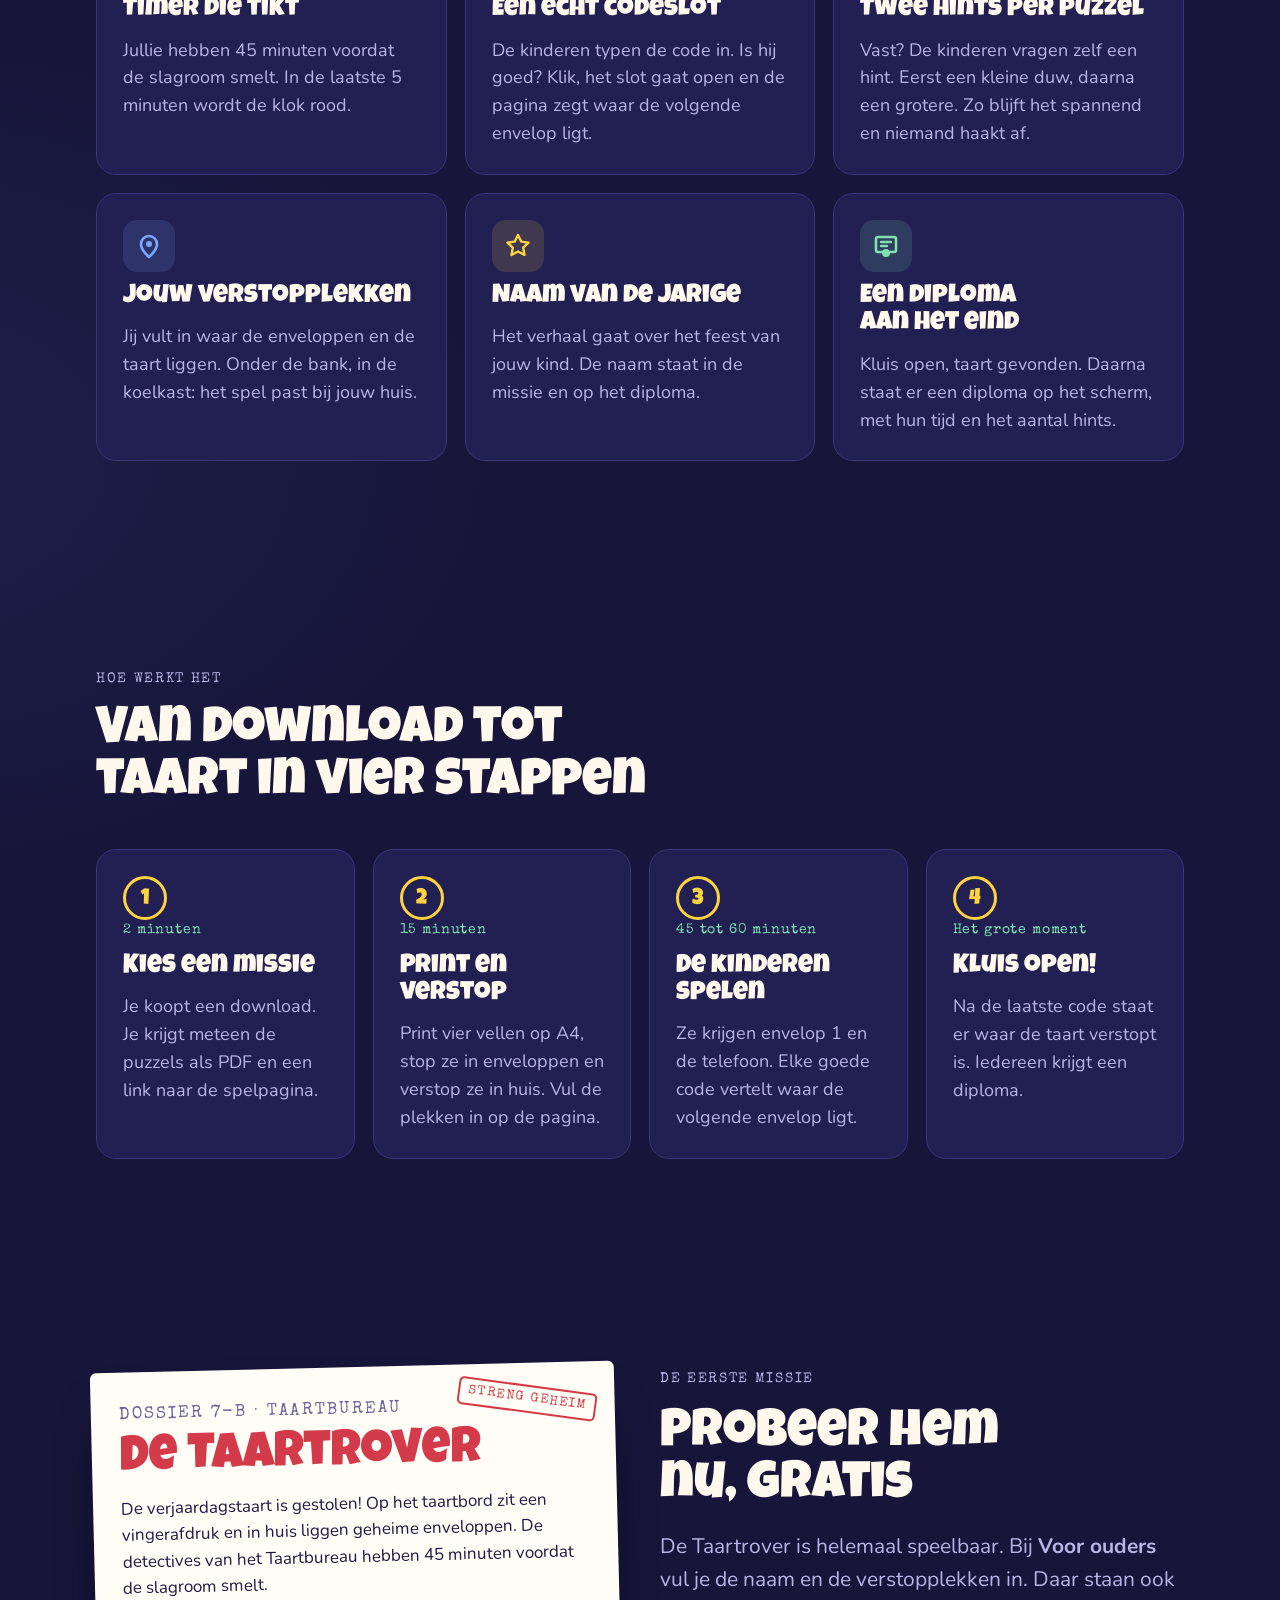
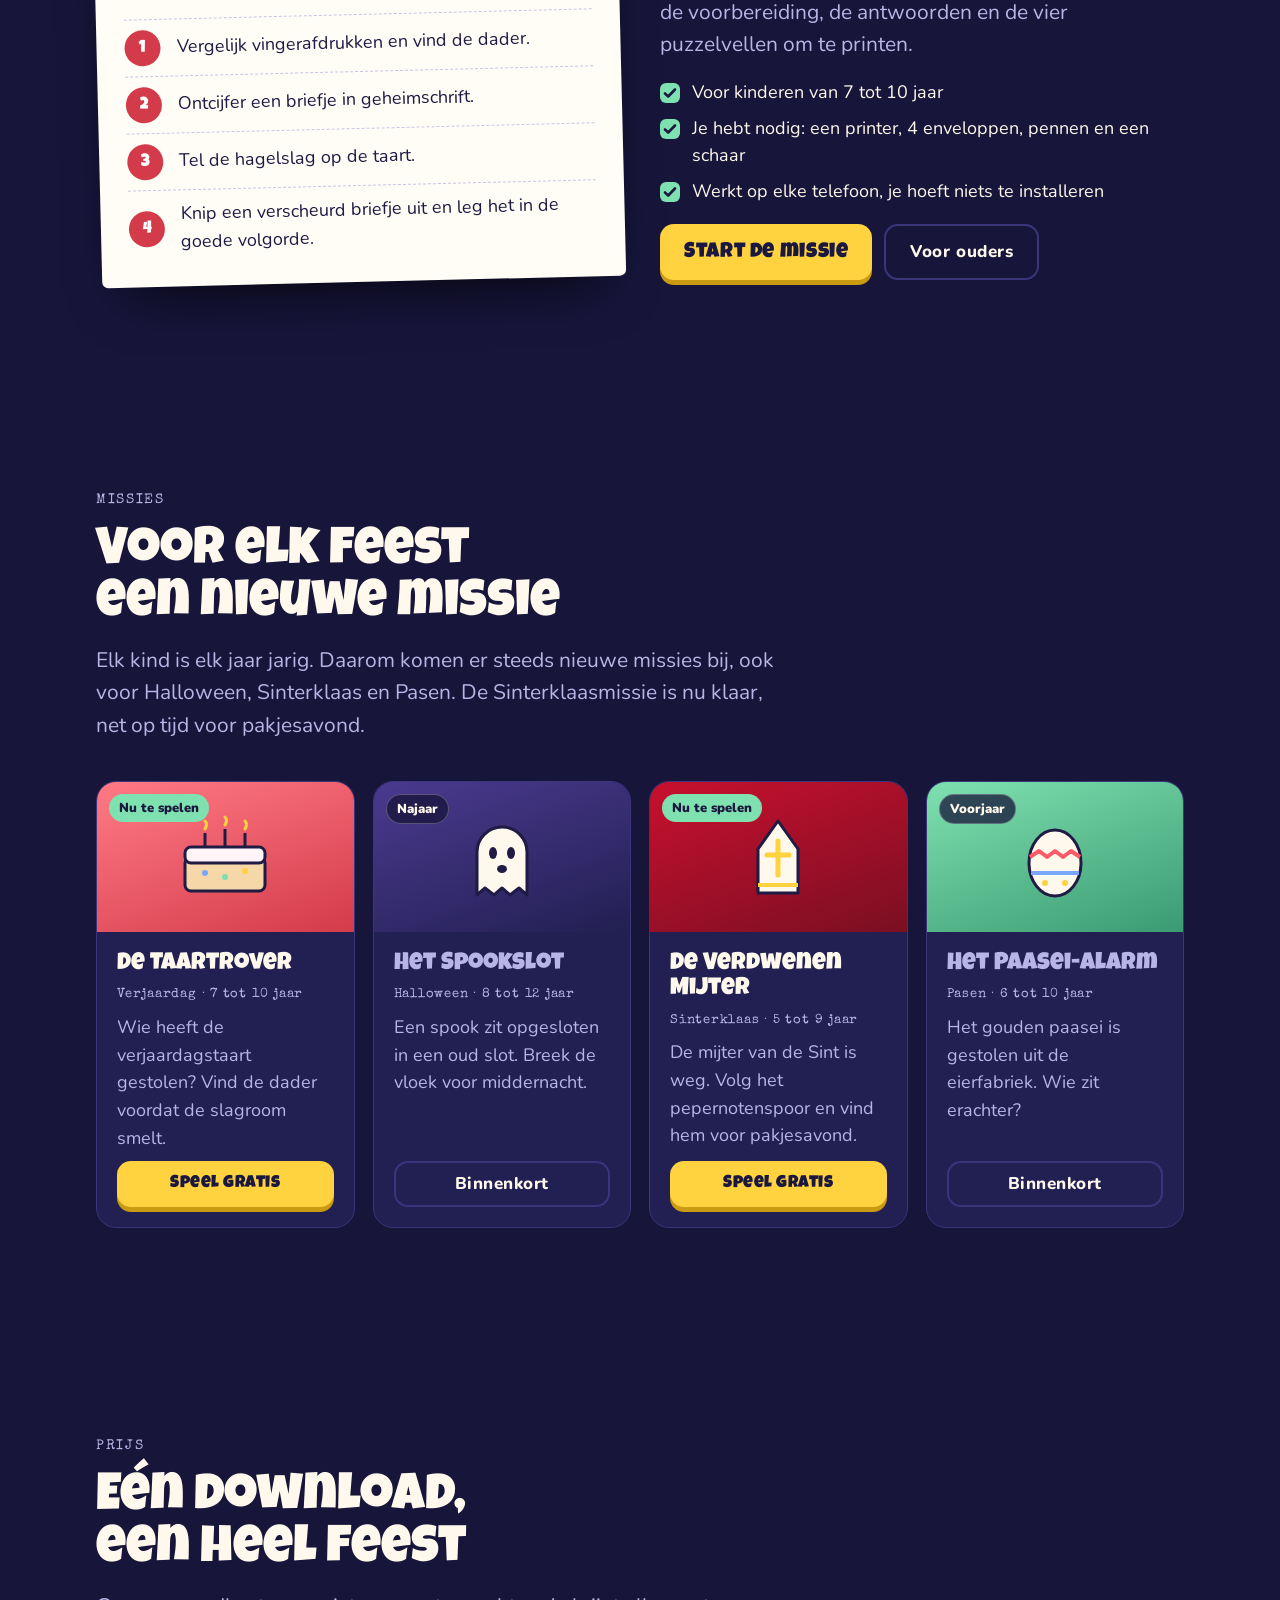
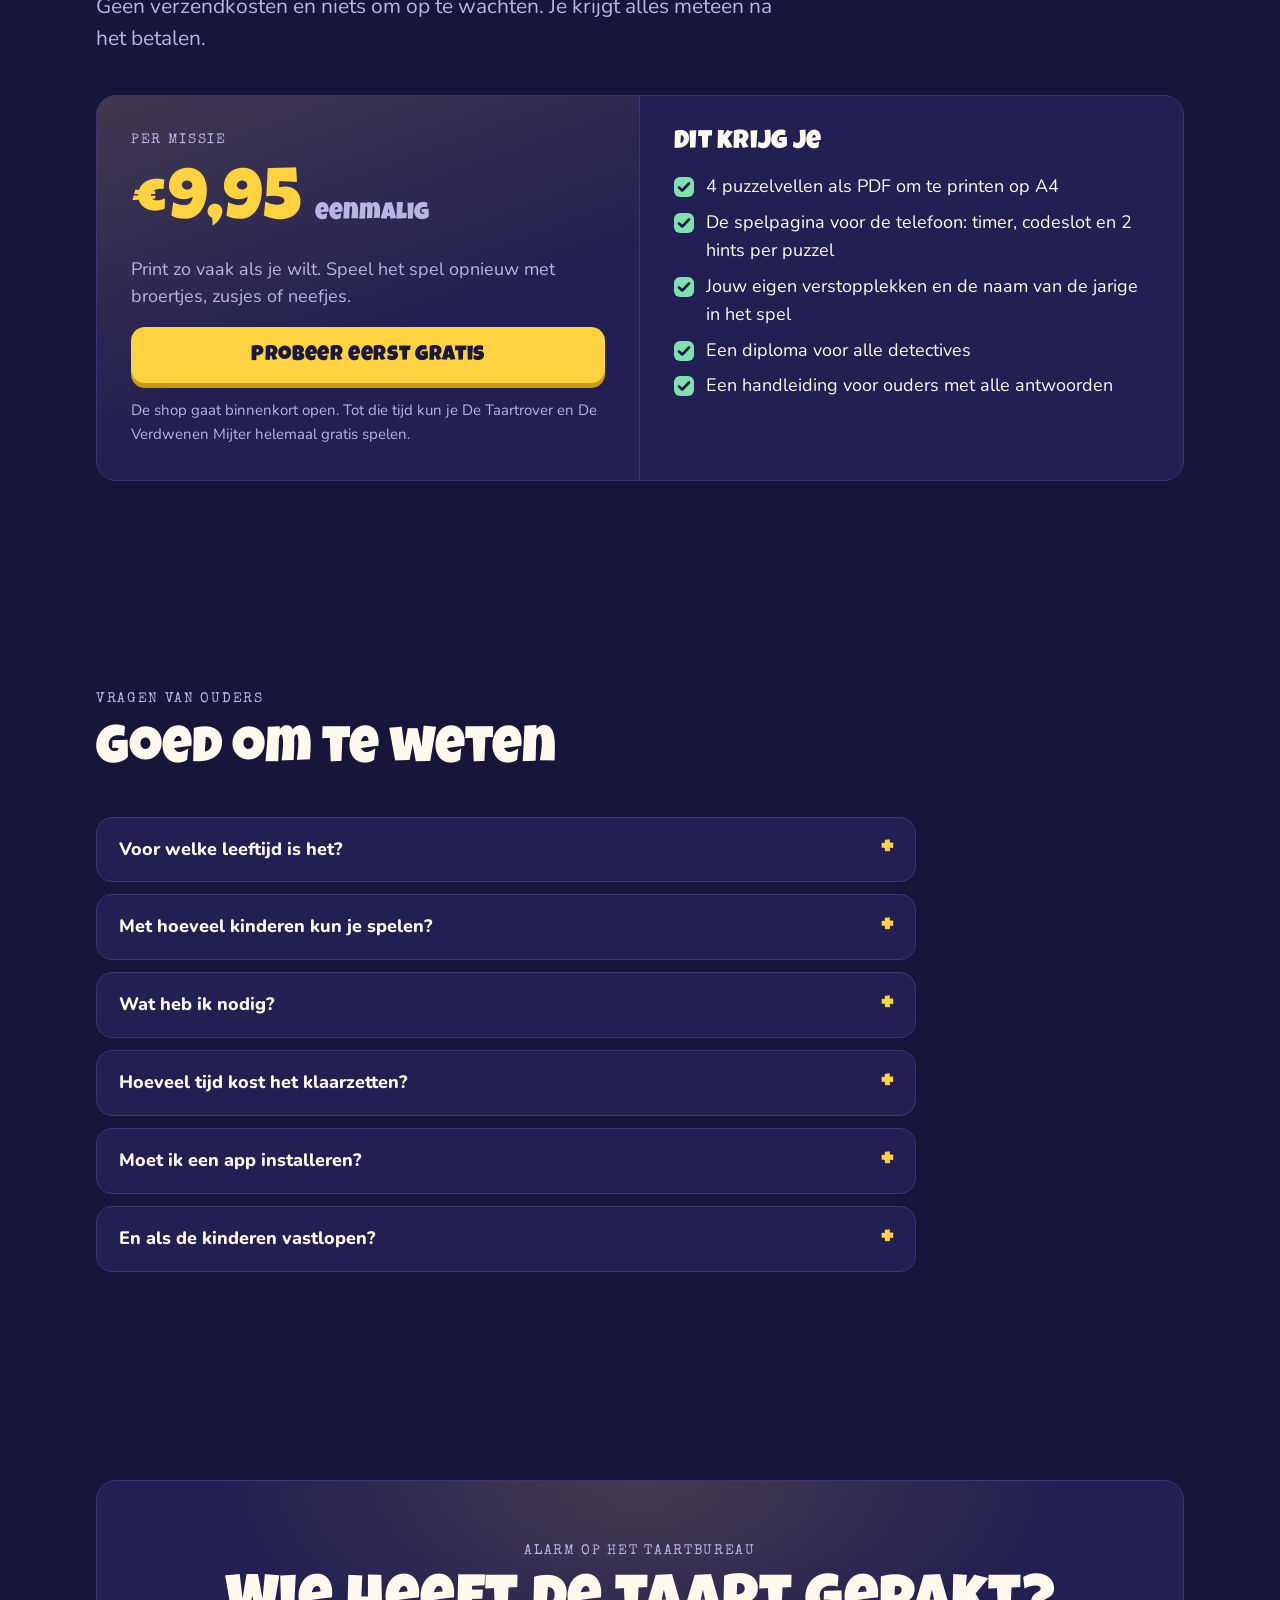
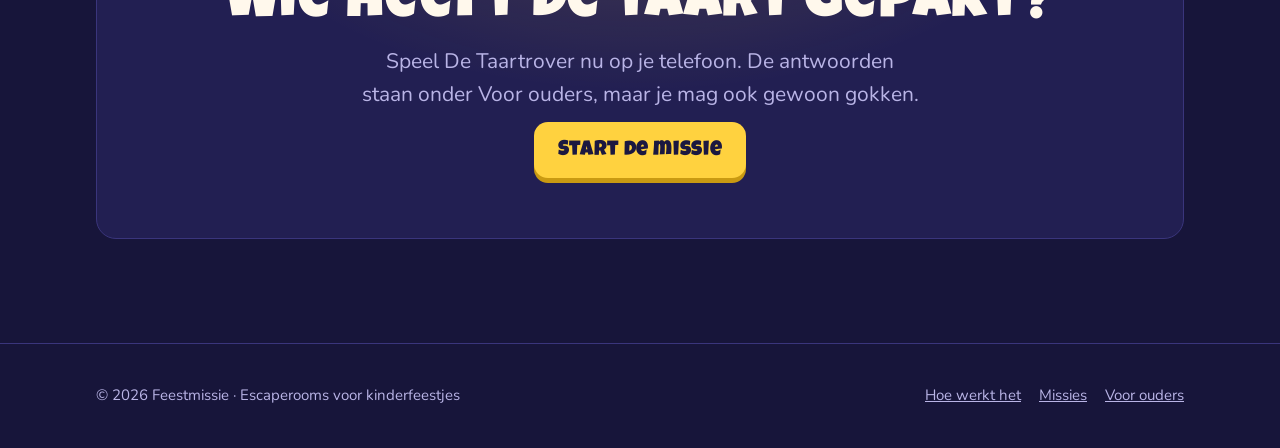
==== commit ca44f8b1: "Add De Verdwenen Mijter Sinterklaas mission on a shared game engine - assets/missie.js + missie.css:" ====
--- a/index.html
+++ b/index.html
@@ -248,7 +248,7 @@
           <a class="btn ghost" href="#hoe">Zo werkt het</a>
         </div>
         <div class="chips">
-          <span class="chip">7 tot 10 jaar</span>
+          <span class="chip">5 tot 10 jaar</span>
           <span class="chip">3 tot 8 kinderen</span>
           <span class="chip">45 tot 60 minuten</span>
           <span class="chip">15 minuten klaarzetten</span>
@@ -402,7 +402,7 @@
       <div class="sec-head">
         <p class="eyebrow">Missies</p>
         <h2 class="h2">Voor elk feest een nieuwe missie</h2>
-        <p class="lead muted">Elk kind is elk jaar jarig. Daarom komen er steeds nieuwe missies bij, ook voor Halloween, Sinterklaas en Pasen.</p>
+        <p class="lead muted">Elk kind is elk jaar jarig. Daarom komen er steeds nieuwe missies bij, ook voor Halloween, Sinterklaas en Pasen. De Sinterklaasmissie is nu klaar, net op tijd voor pakjesavond.</p>
       </div>
       <div class="themes">
         <article class="theme">
@@ -429,16 +429,16 @@
             <span class="btn ghost" aria-disabled="true">Binnenkort</span>
           </div>
         </article>
-        <article class="theme soon">
+        <article class="theme">
           <div class="theme-art" style="background:linear-gradient(160deg,#c8102e,#7a0f22)">
-            <span class="tag soon">November</span>
+            <span class="tag live">Nu te spelen</span>
             <svg width="110" height="100" viewBox="0 0 110 100" aria-hidden="true"><path d="M35 86V42l20-28 20 28v44Z" fill="#fff8ec" stroke="#1f1b45" stroke-width="3" stroke-linejoin="round"/><path d="M55 34v34M44 48h22" stroke="#ffd23f" stroke-width="5" stroke-linecap="round"/><path d="M35 78h40" stroke="#ffd23f" stroke-width="4"/></svg>
           </div>
           <div class="theme-body">
             <h3>De Verdwenen Mijter</h3>
             <p class="meta">Sinterklaas · 5 tot 9 jaar</p>
-            <p class="muted">De mijter van de Sint is weg. Volg het spoor van pepernoten en vind hem op tijd.</p>
-            <span class="btn ghost" aria-disabled="true">Binnenkort</span>
+            <p class="muted">De mijter van de Sint is weg. Volg het pepernotenspoor en vind hem voor pakjesavond.</p>
+            <a class="btn" href="mijter/">Speel gratis</a>
           </div>
         </article>
         <article class="theme soon">
@@ -470,7 +470,7 @@
           <p class="price">€9,95 <small>eenmalig</small></p>
           <p class="muted">Print zo vaak als je wilt. Speel het spel opnieuw met broertjes, zusjes of neefjes.</p>
           <a class="btn" href="taartrover/">Probeer eerst gratis</a>
-          <p class="note">De shop gaat binnenkort open. Tot die tijd kun je De Taartrover helemaal gratis spelen.</p>
+          <p class="note">De shop gaat binnenkort open. Tot die tijd kun je De Taartrover en De Verdwenen Mijter helemaal gratis spelen.</p>
         </div>
         <div class="price-right">
           <h3 class="display" style="font-size:26px">Dit krijg je</h3>
@@ -495,7 +495,7 @@
       <div class="faq">
         <details>
           <summary>Voor welke leeftijd is het?</summary>
-          <p>De Taartrover is gemaakt voor kinderen van 7 tot 10 jaar. Zijn de kinderen jonger? Lees de raadsels dan samen voor en houd de telefoon zelf bij je.</p>
+          <p>De Taartrover is gemaakt voor kinderen van 7 tot 10 jaar, De Verdwenen Mijter voor kinderen van 5 tot 9 jaar. Zijn de kinderen jonger? Lees de raadsels dan samen voor en houd de telefoon zelf bij je.</p>
         </details>
         <details>
           <summary>Met hoeveel kinderen kun je spelen?</summary>
@@ -503,7 +503,7 @@
         </details>
         <details>
           <summary>Wat heb ik nodig?</summary>
-          <p>Een printer, vier enveloppen, pennen, een schaar en een telefoon of tablet. Kleur printen is leuk, maar zwart-wit werkt ook.</p>
+          <p>Een printer, vier enveloppen, pennen, een schaar en een telefoon of tablet. Voor De Verdwenen Mijter ook kleurpotloden. Kleur printen is leuk, maar zwart-wit werkt ook.</p>
         </details>
         <details>
           <summary>Hoeveel tijd kost het klaarzetten?</summary>
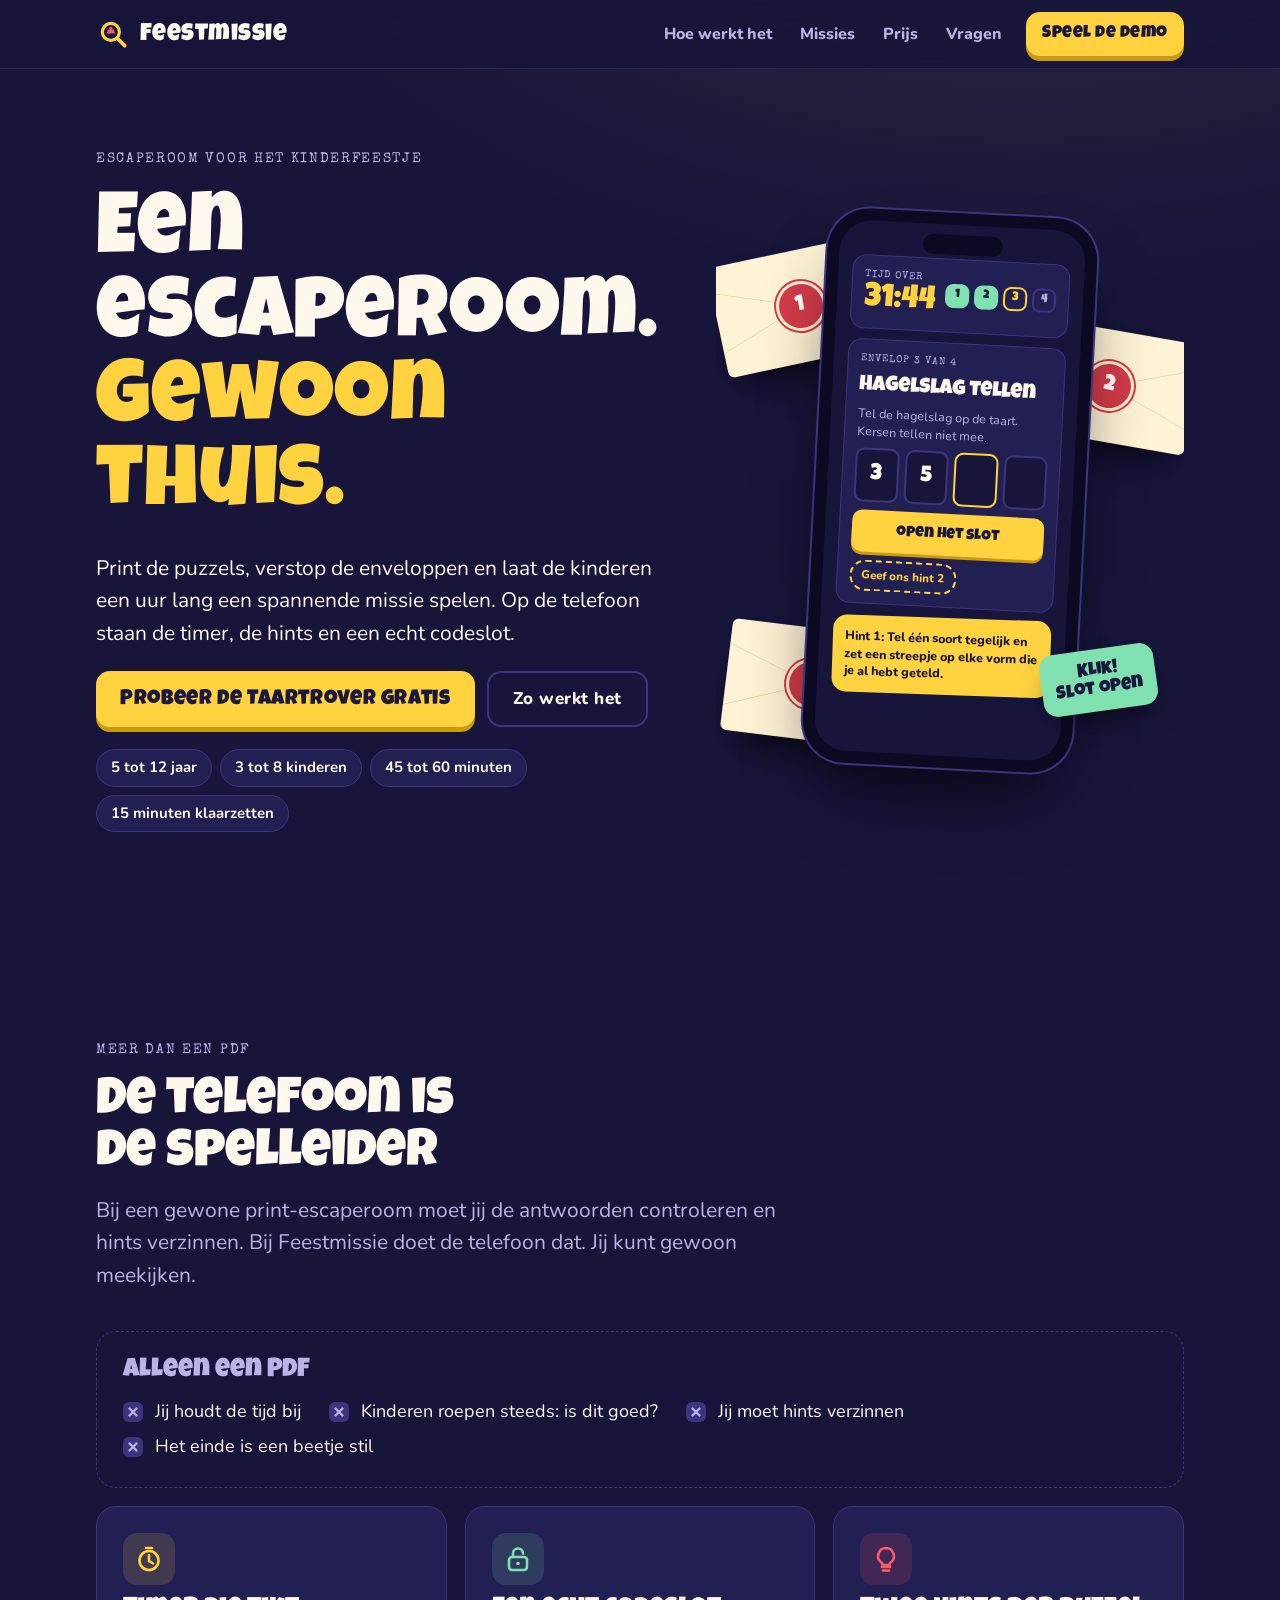
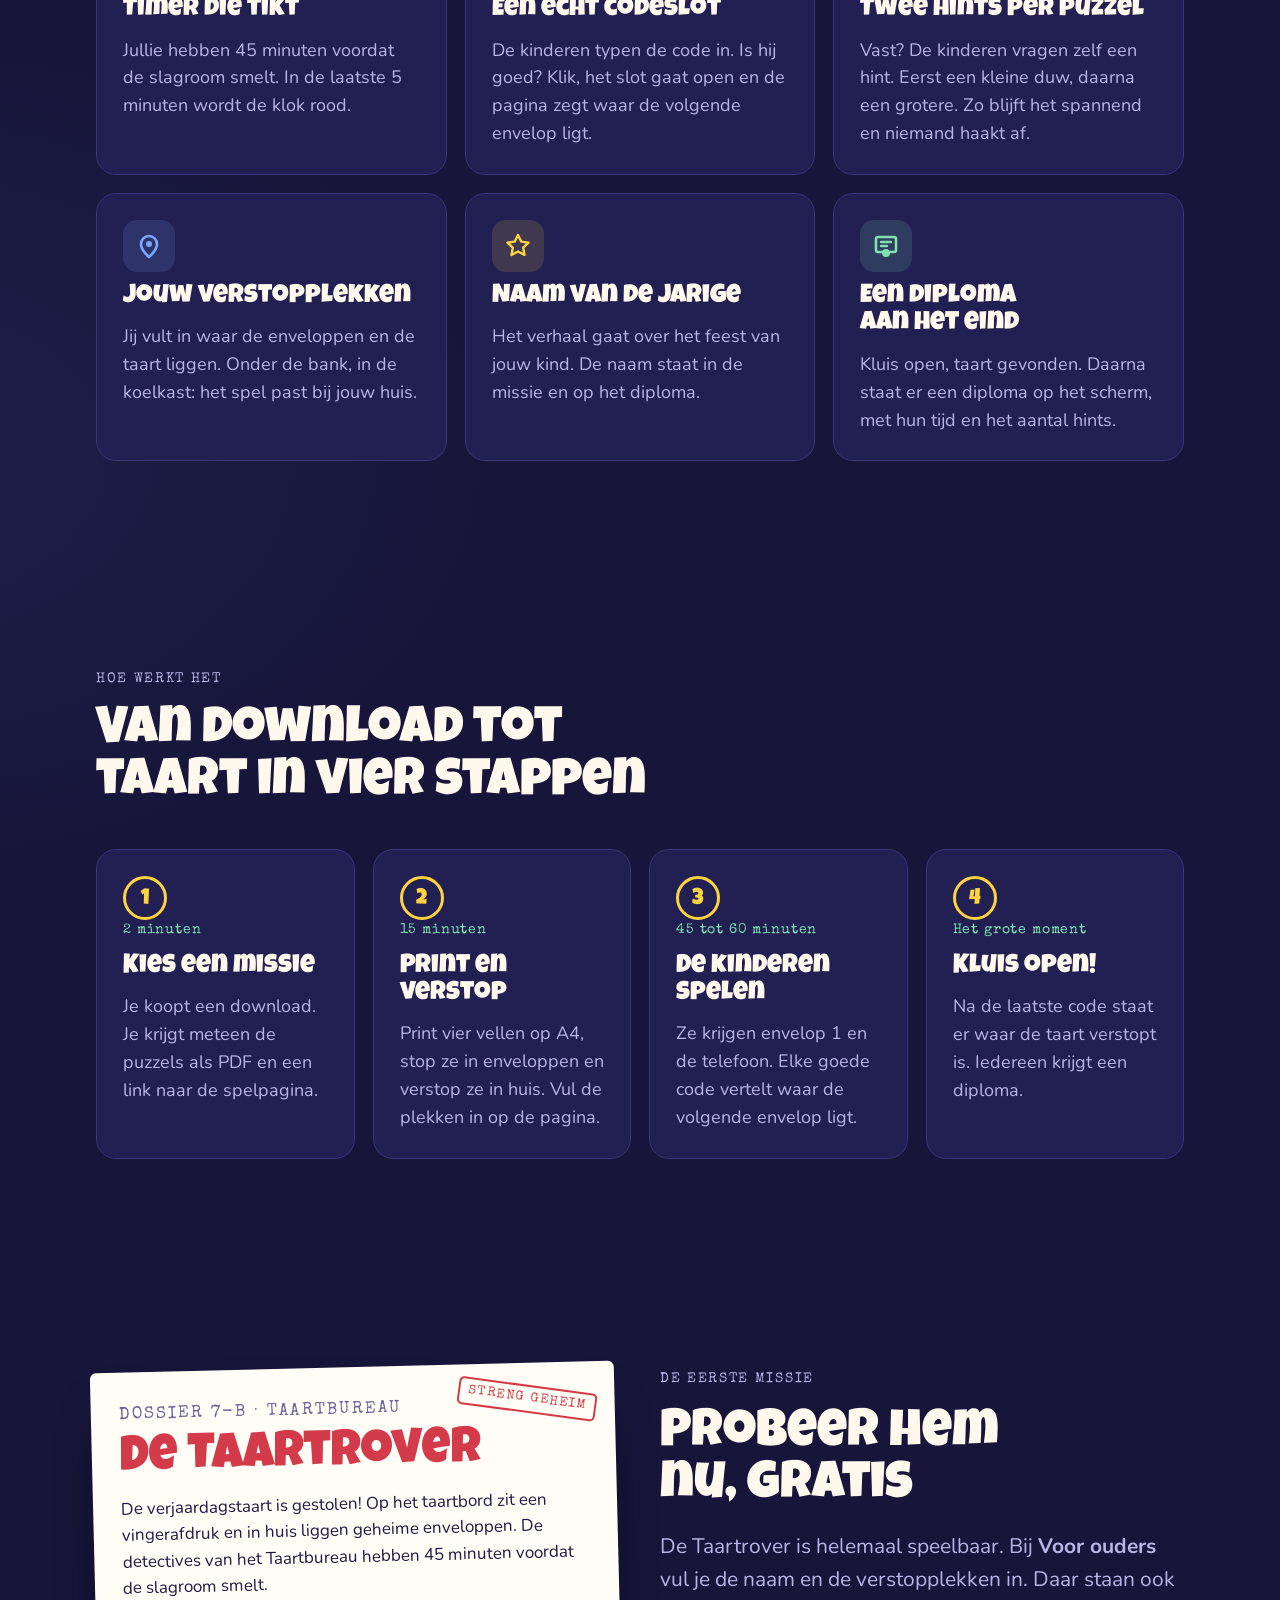
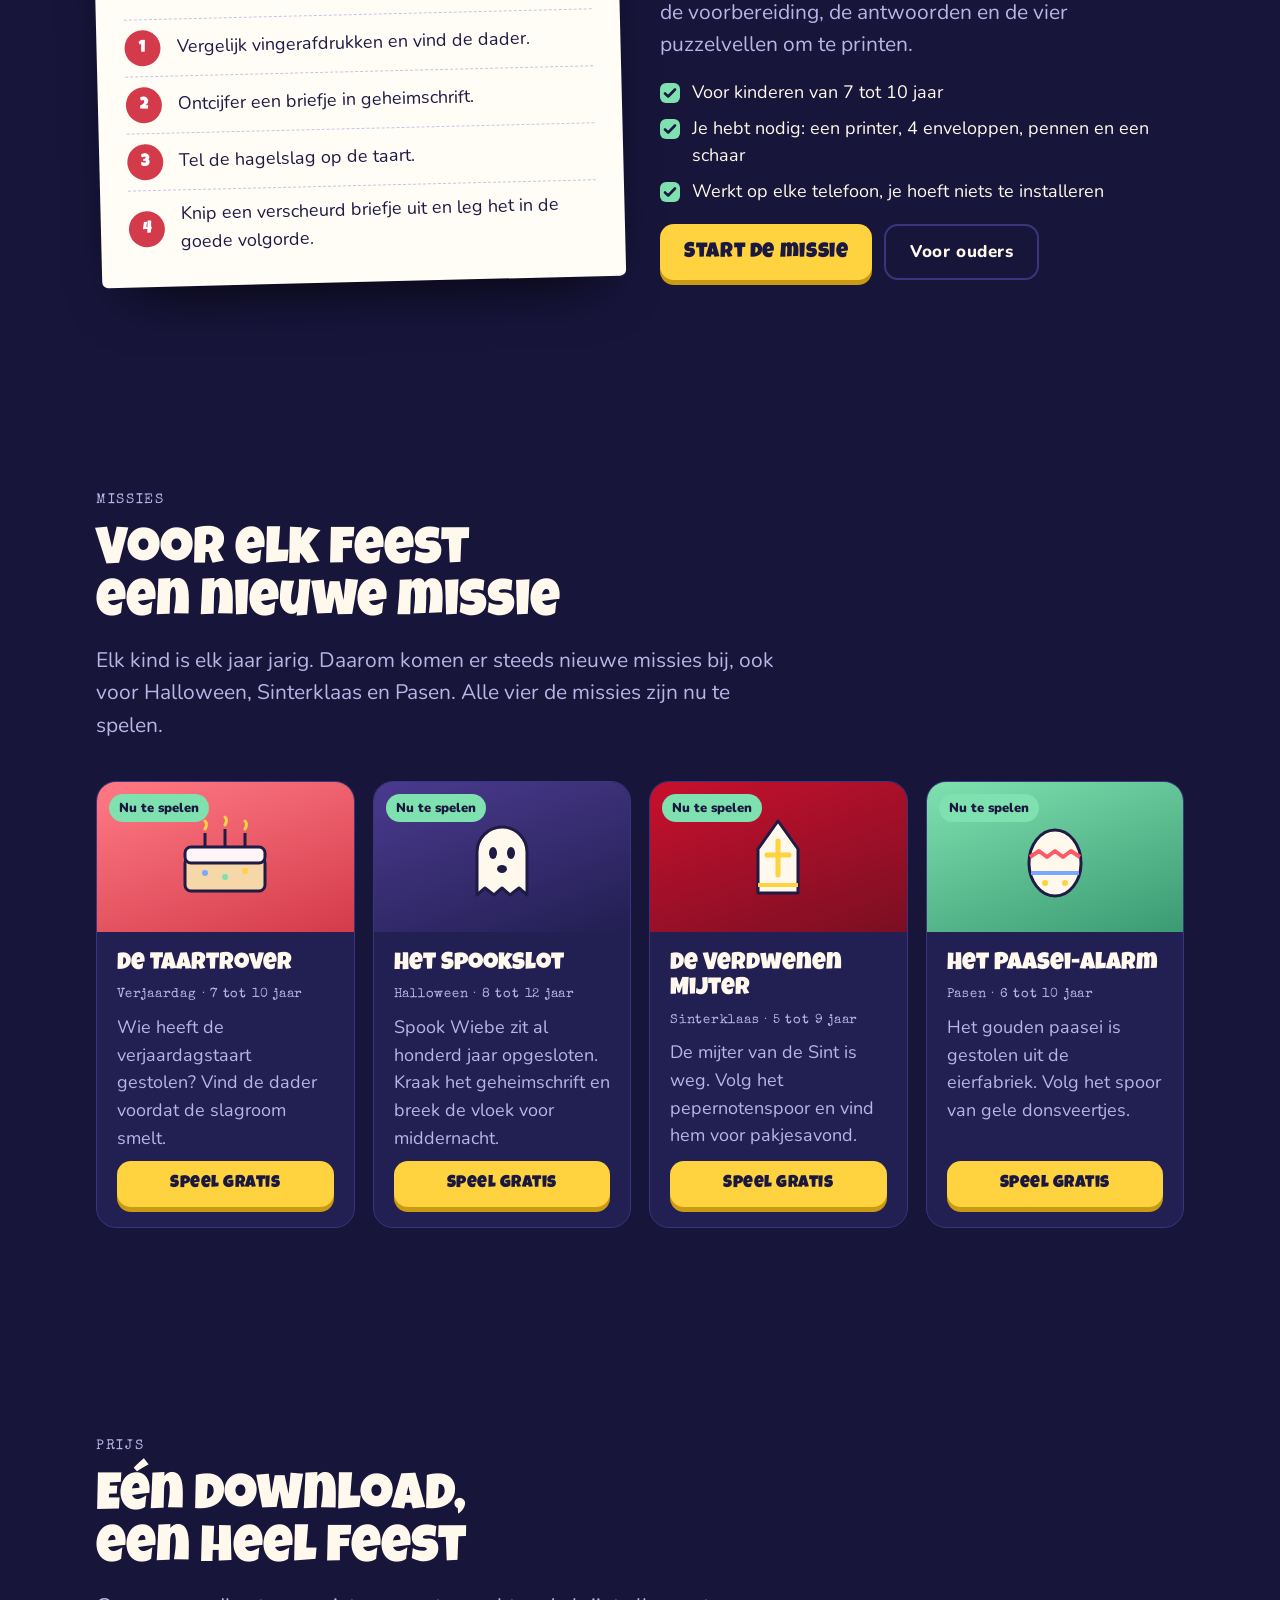
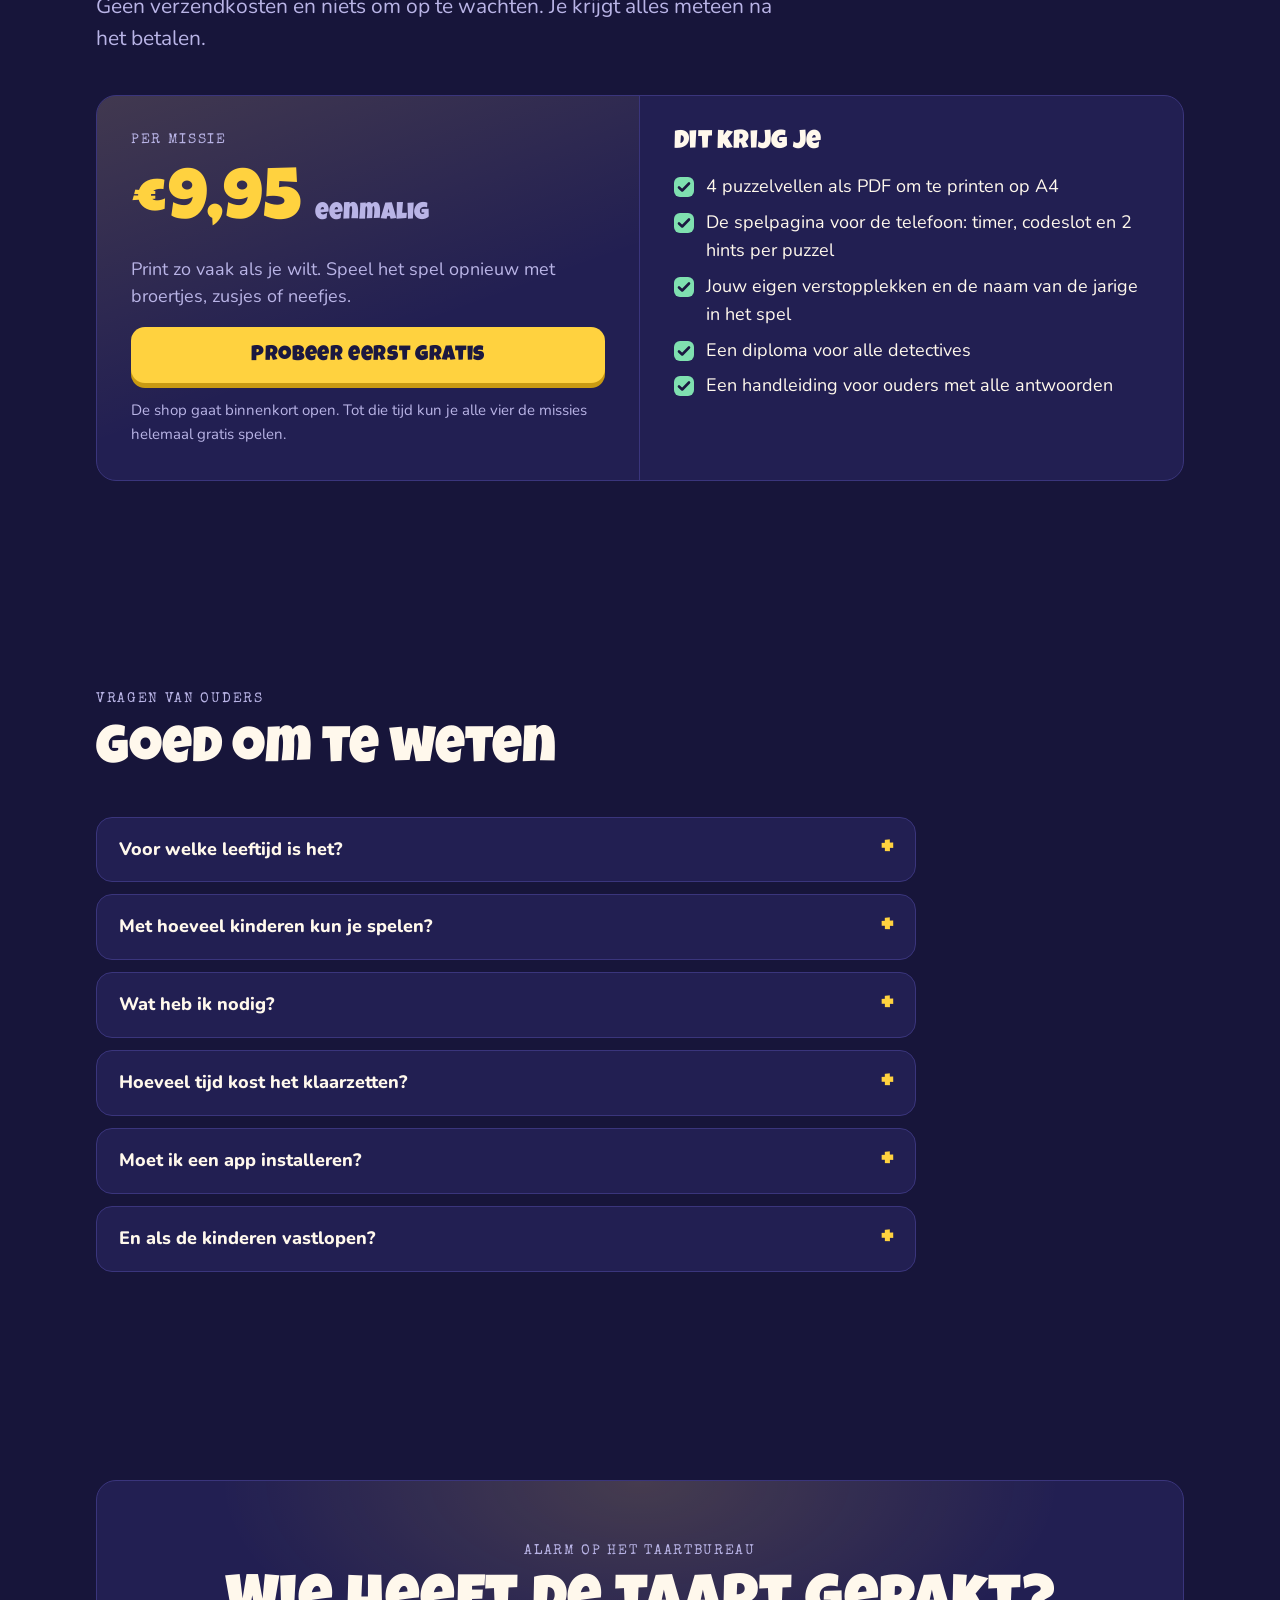
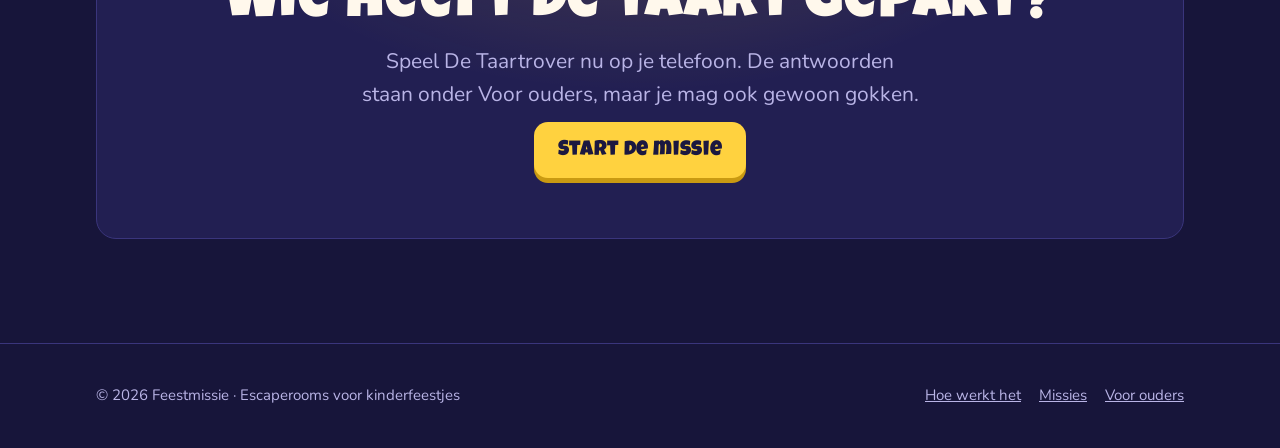
==== commit 1734d8f0: "Add Het Paasei-alarm and Het Spookslot missions - paasei/: Easter mission for ages 6-10 (egg sudoku," ====
--- a/index.html
+++ b/index.html
@@ -248,7 +248,7 @@
           <a class="btn ghost" href="#hoe">Zo werkt het</a>
         </div>
         <div class="chips">
-          <span class="chip">5 tot 10 jaar</span>
+          <span class="chip">5 tot 12 jaar</span>
           <span class="chip">3 tot 8 kinderen</span>
           <span class="chip">45 tot 60 minuten</span>
           <span class="chip">15 minuten klaarzetten</span>
@@ -402,7 +402,7 @@
       <div class="sec-head">
         <p class="eyebrow">Missies</p>
         <h2 class="h2">Voor elk feest een nieuwe missie</h2>
-        <p class="lead muted">Elk kind is elk jaar jarig. Daarom komen er steeds nieuwe missies bij, ook voor Halloween, Sinterklaas en Pasen. De Sinterklaasmissie is nu klaar, net op tijd voor pakjesavond.</p>
+        <p class="lead muted">Elk kind is elk jaar jarig. Daarom komen er steeds nieuwe missies bij, ook voor Halloween, Sinterklaas en Pasen. Alle vier de missies zijn nu te spelen.</p>
       </div>
       <div class="themes">
         <article class="theme">
@@ -417,16 +417,16 @@
             <a class="btn" href="taartrover/">Speel gratis</a>
           </div>
         </article>
-        <article class="theme soon">
+        <article class="theme">
           <div class="theme-art" style="background:linear-gradient(160deg,#4b3a8f,#221f52)">
-            <span class="tag soon">Najaar</span>
+            <span class="tag live">Nu te spelen</span>
             <svg width="110" height="100" viewBox="0 0 110 100" aria-hidden="true"><path d="M30 88V45a25 25 0 0 1 50 0v43l-8-7-9 7-8-7-8 7-9-7Z" fill="#fff8ec" stroke="#1f1b45" stroke-width="3" stroke-linejoin="round"/><ellipse cx="46" cy="46" rx="4" ry="6" fill="#1f1b45"/><ellipse cx="64" cy="46" rx="4" ry="6" fill="#1f1b45"/><ellipse cx="55" cy="62" rx="5" ry="4" fill="#1f1b45"/></svg>
           </div>
           <div class="theme-body">
             <h3>Het Spookslot</h3>
             <p class="meta">Halloween · 8 tot 12 jaar</p>
-            <p class="muted">Een spook zit opgesloten in een oud slot. Breek de vloek voor middernacht.</p>
-            <span class="btn ghost" aria-disabled="true">Binnenkort</span>
+            <p class="muted">Spook Wiebe zit al honderd jaar opgesloten. Kraak het geheimschrift en breek de vloek voor middernacht.</p>
+            <a class="btn" href="spookslot/">Speel gratis</a>
           </div>
         </article>
         <article class="theme">
@@ -441,16 +441,16 @@
             <a class="btn" href="mijter/">Speel gratis</a>
           </div>
         </article>
-        <article class="theme soon">
+        <article class="theme">
           <div class="theme-art" style="background:linear-gradient(160deg,#7fe0b0,#3a9a72)">
-            <span class="tag soon">Voorjaar</span>
+            <span class="tag live">Nu te spelen</span>
             <svg width="110" height="100" viewBox="0 0 110 100" aria-hidden="true"><ellipse cx="55" cy="56" rx="26" ry="33" fill="#fff8ec" stroke="#1f1b45" stroke-width="3"/><path d="M30 50l9-6 8 6 8-6 8 6 8-6 9 6" fill="none" stroke="#ff5a67" stroke-width="4" stroke-linejoin="round"/><path d="M31 66h48" stroke="#7aa7ff" stroke-width="4"/><circle cx="45" cy="76" r="3" fill="#ffd23f"/><circle cx="65" cy="76" r="3" fill="#ffd23f"/></svg>
           </div>
           <div class="theme-body">
             <h3>Het Paasei-alarm</h3>
             <p class="meta">Pasen · 6 tot 10 jaar</p>
-            <p class="muted">Het gouden paasei is gestolen uit de eierfabriek. Wie zit erachter?</p>
-            <span class="btn ghost" aria-disabled="true">Binnenkort</span>
+            <p class="muted">Het gouden paasei is gestolen uit de eierfabriek. Volg het spoor van gele donsveertjes.</p>
+            <a class="btn" href="paasei/">Speel gratis</a>
           </div>
         </article>
       </div>
@@ -470,7 +470,7 @@
           <p class="price">€9,95 <small>eenmalig</small></p>
           <p class="muted">Print zo vaak als je wilt. Speel het spel opnieuw met broertjes, zusjes of neefjes.</p>
           <a class="btn" href="taartrover/">Probeer eerst gratis</a>
-          <p class="note">De shop gaat binnenkort open. Tot die tijd kun je De Taartrover en De Verdwenen Mijter helemaal gratis spelen.</p>
+          <p class="note">De shop gaat binnenkort open. Tot die tijd kun je alle vier de missies helemaal gratis spelen.</p>
         </div>
         <div class="price-right">
           <h3 class="display" style="font-size:26px">Dit krijg je</h3>
@@ -495,7 +495,7 @@
       <div class="faq">
         <details>
           <summary>Voor welke leeftijd is het?</summary>
-          <p>De Taartrover is gemaakt voor kinderen van 7 tot 10 jaar, De Verdwenen Mijter voor kinderen van 5 tot 9 jaar. Zijn de kinderen jonger? Lees de raadsels dan samen voor en houd de telefoon zelf bij je.</p>
+          <p>Dat verschilt per missie. De Verdwenen Mijter is voor 5 tot 9 jaar, Het Paasei-alarm voor 6 tot 10, De Taartrover voor 7 tot 10 en Het Spookslot voor 8 tot 12 jaar. Zijn de kinderen jonger? Lees de raadsels dan samen voor en houd de telefoon zelf bij je.</p>
         </details>
         <details>
           <summary>Met hoeveel kinderen kun je spelen?</summary>
@@ -503,7 +503,7 @@
         </details>
         <details>
           <summary>Wat heb ik nodig?</summary>
-          <p>Een printer, vier enveloppen, pennen, een schaar en een telefoon of tablet. Voor De Verdwenen Mijter ook kleurpotloden. Kleur printen is leuk, maar zwart-wit werkt ook.</p>
+          <p>Een printer, vier enveloppen, pennen, een schaar en een telefoon of tablet. Soms nog iets extra's: kleurpotloden voor De Verdwenen Mijter en een spiegel voor Het Paasei-alarm. Kleur printen is leuk, maar zwart-wit werkt ook.</p>
         </details>
         <details>
           <summary>Hoeveel tijd kost het klaarzetten?</summary>
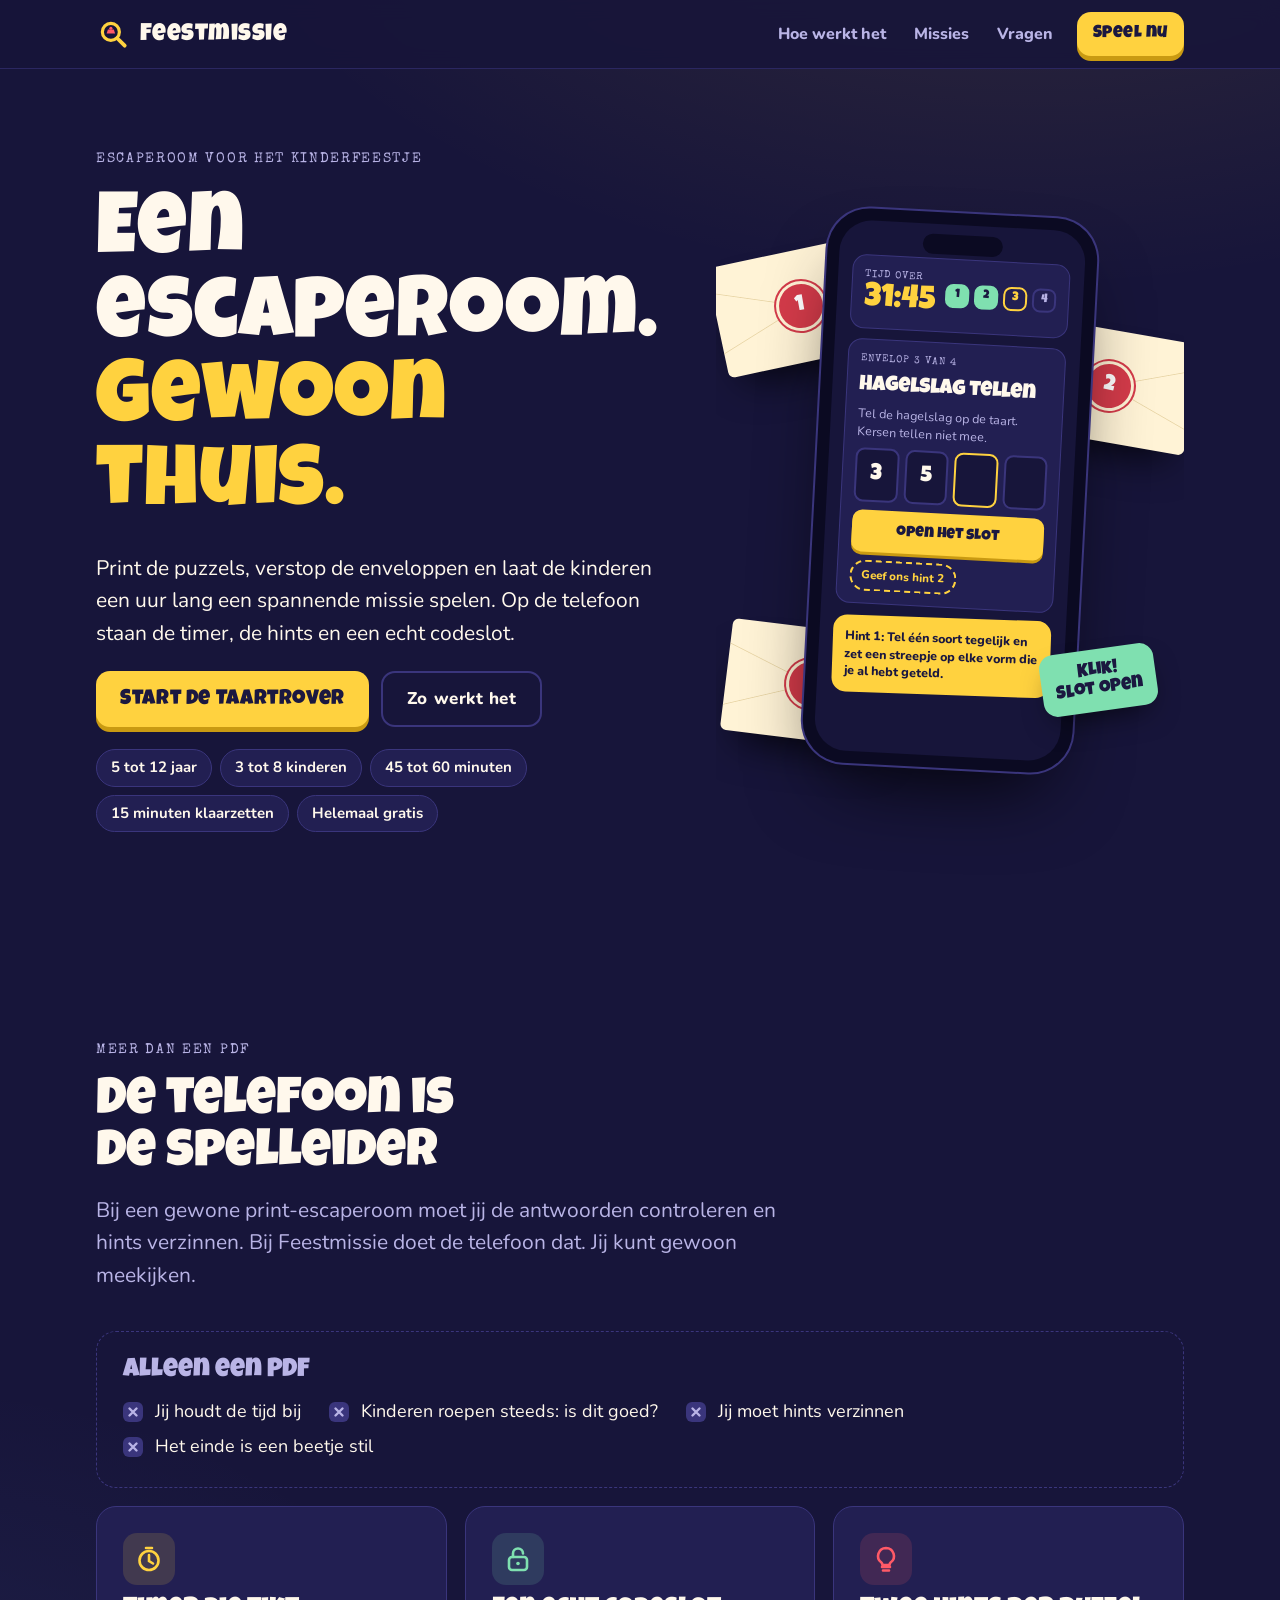
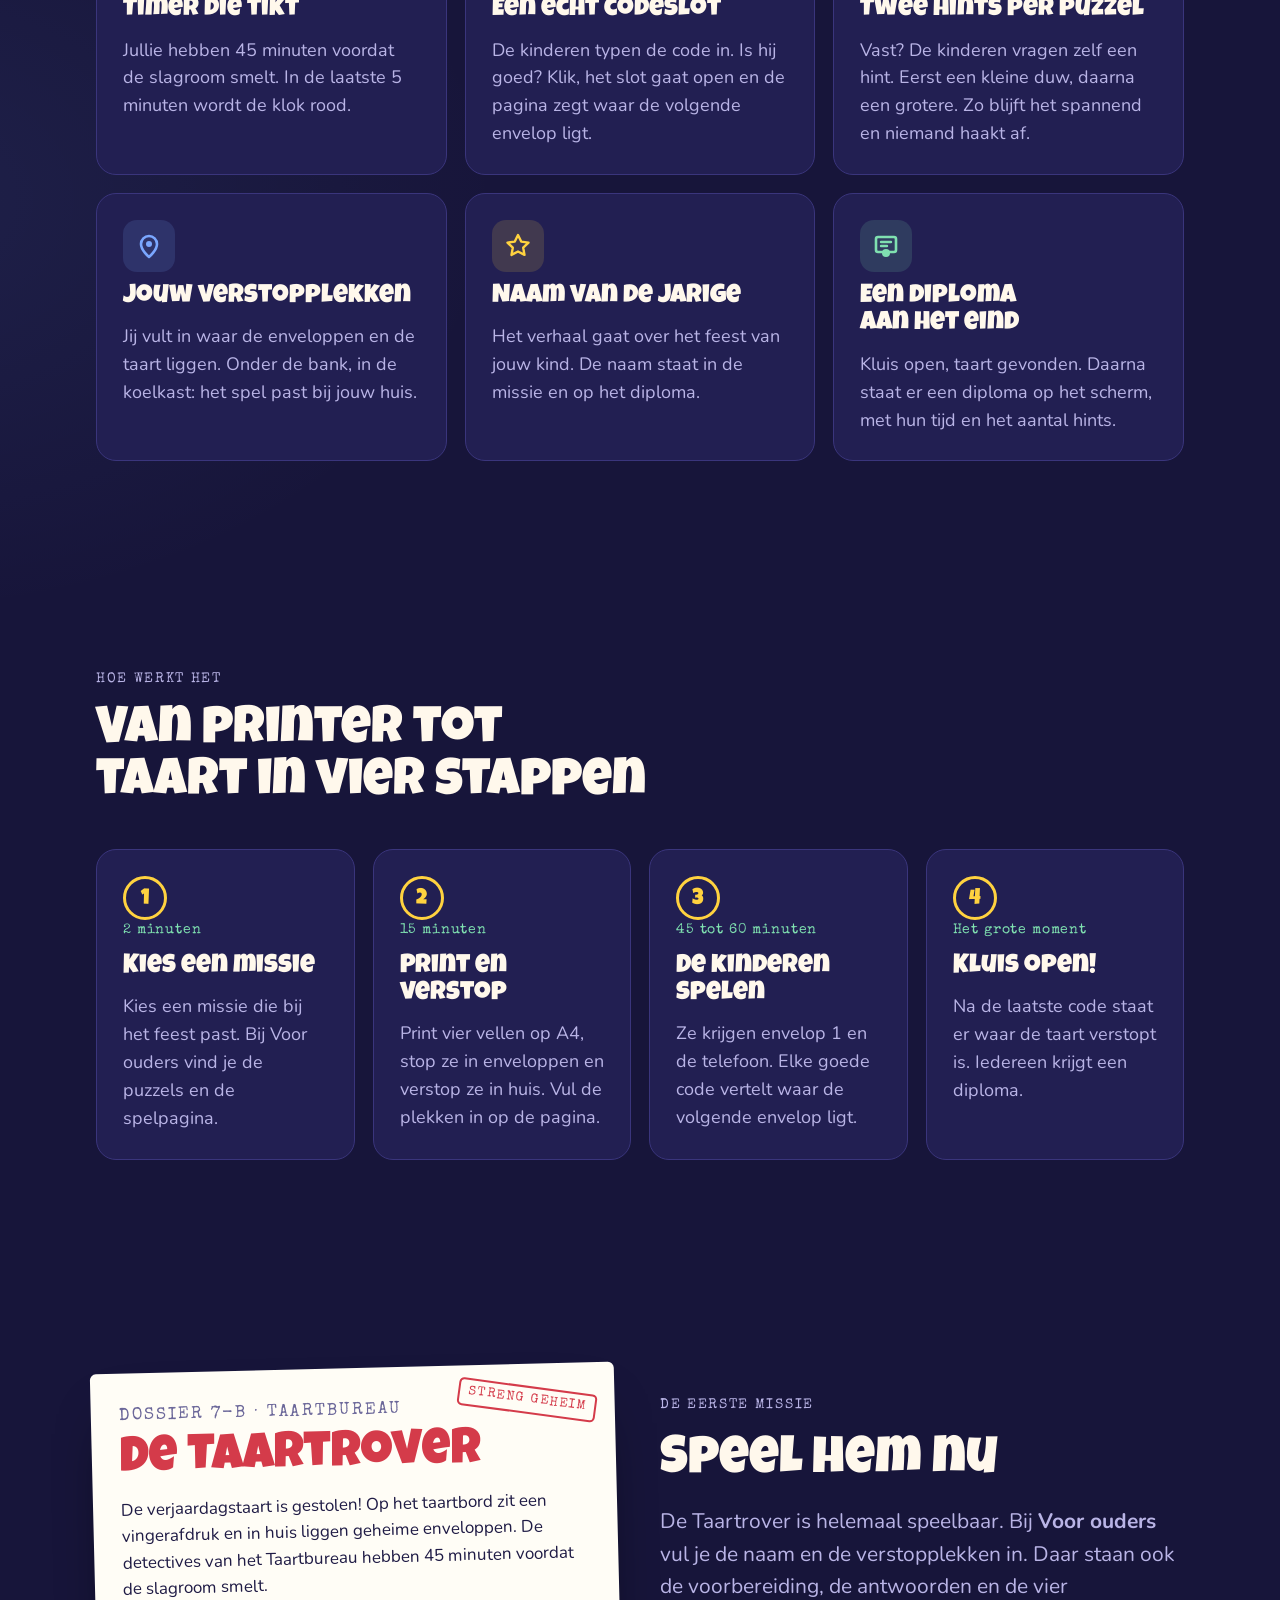
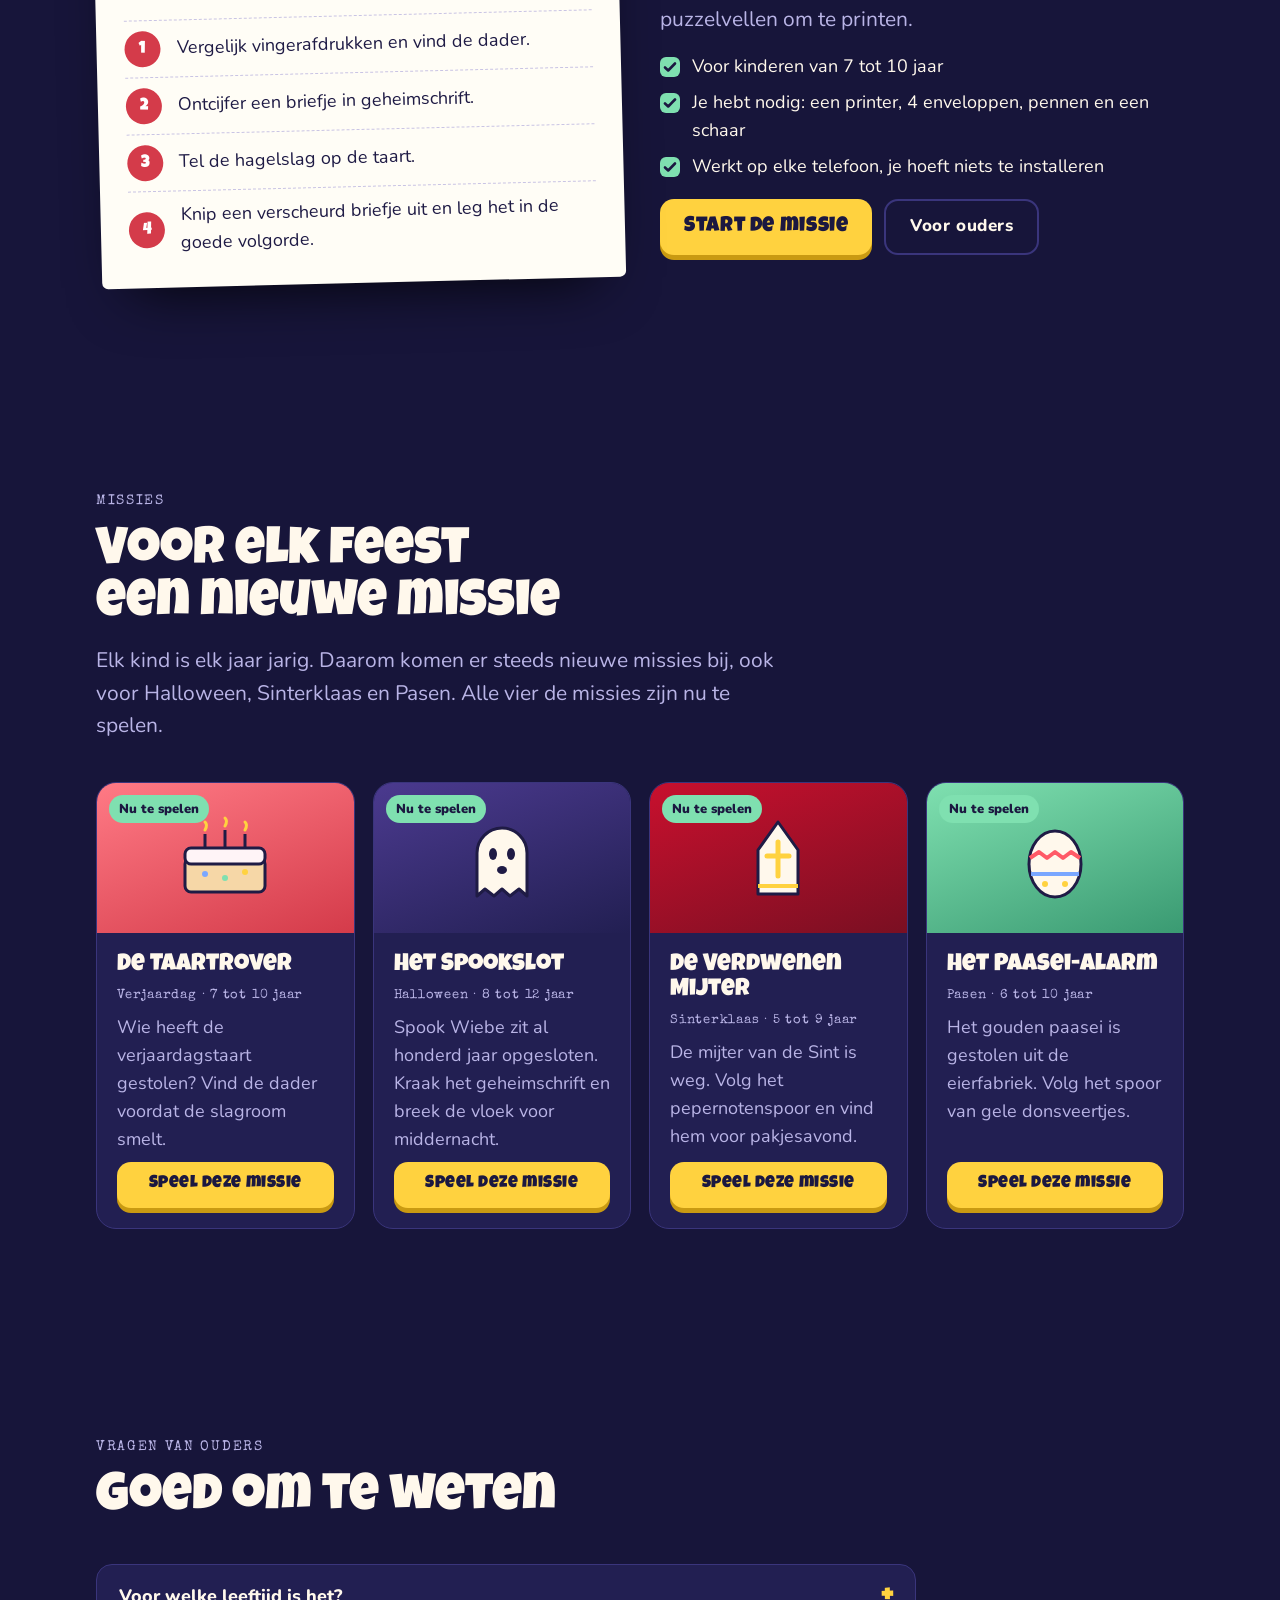
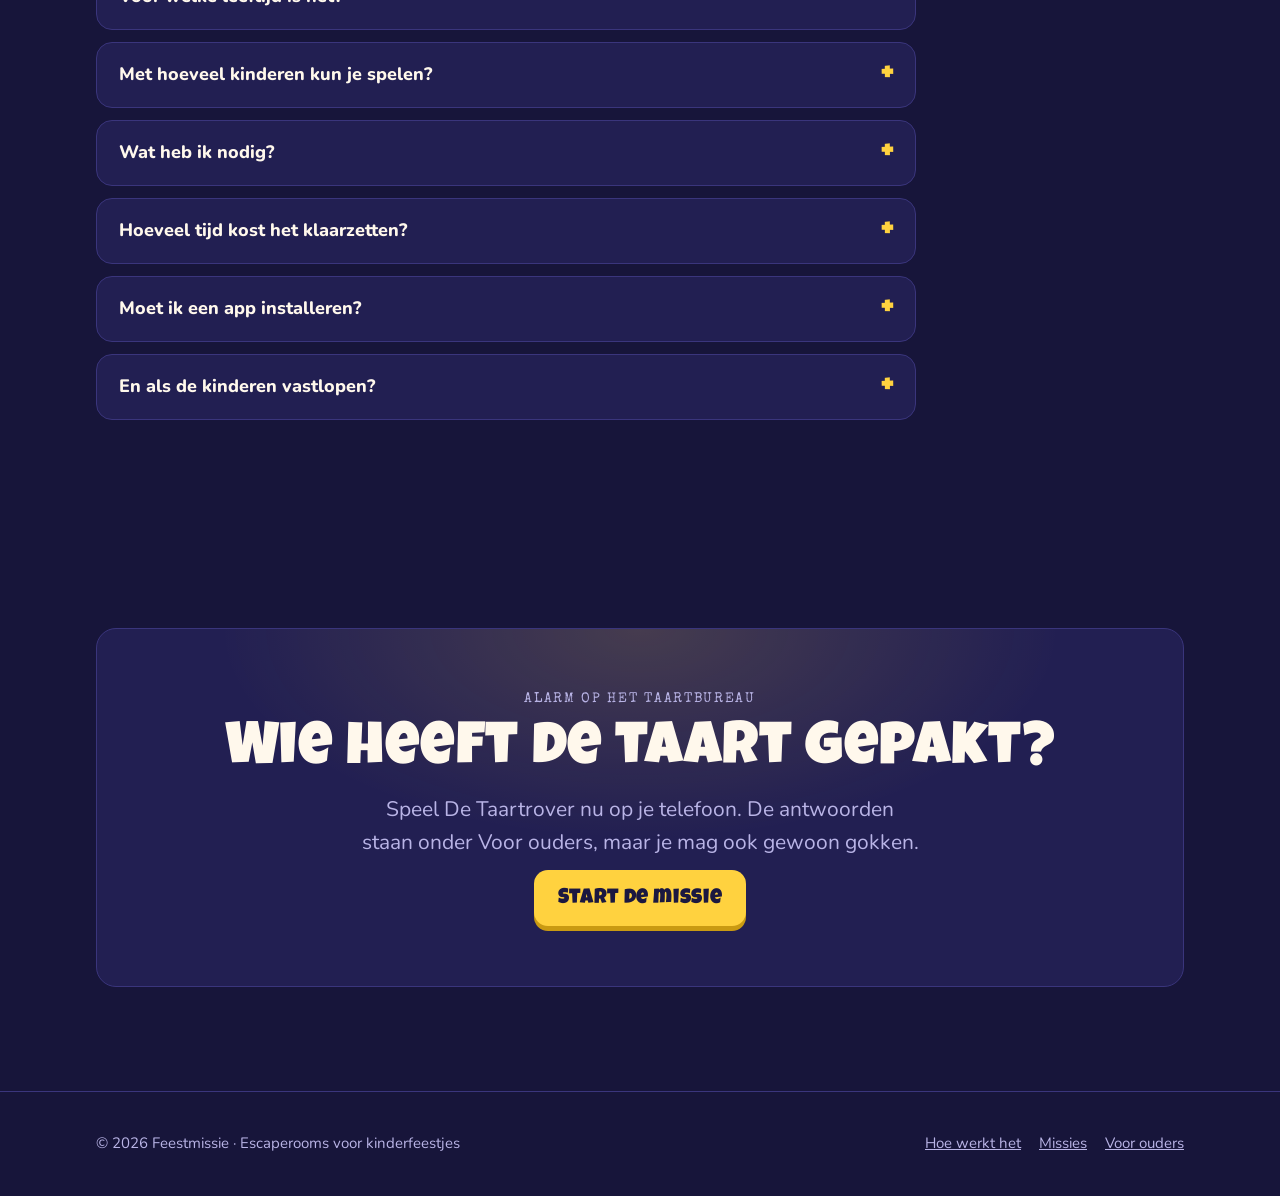
==== commit 233c0e7f: "Remove pricing: the missions are free Drop the price section and nav link, the shop and download wor" ====
--- a/index.html
+++ b/index.html
@@ -187,16 +187,6 @@
 .tag.soon { background: rgba(23, 21, 58, .75); color: var(--cream); border: 1px solid rgba(255, 255, 255, .25); }
 .theme.soon .theme-body h3 { color: var(--muted); }
 
-/* price */
-.price-card { display: grid; grid-template-columns: minmax(0, 1fr) minmax(0, 1fr); gap: 0; padding: 0; overflow: hidden; }
-@media (max-width: 860px) { .price-card { grid-template-columns: minmax(0, 1fr); } }
-.price-left { padding: 34px; display: flex; flex-direction: column; gap: 16px; background: linear-gradient(160deg, rgba(255, 210, 63, .14), transparent 60%); border-right: 1px solid var(--line); }
-@media (max-width: 860px) { .price-left { border-right: 0; border-bottom: 1px solid var(--line); } }
-.price { font-family: var(--font-display); font-size: 72px; line-height: 1; color: var(--yellow); }
-.price small { font-size: 24px; color: var(--muted); }
-.price-right { padding: 34px; display: flex; flex-direction: column; gap: 16px; }
-.note { font-size: 15px; color: var(--muted); }
-
 /* faq */
 .faq { display: grid; gap: 12px; max-width: 820px; }
 details { border: 1px solid var(--line); border-radius: 16px; background: var(--card); }
@@ -228,9 +218,8 @@
     <nav class="nav-links" aria-label="Hoofdmenu">
       <a href="#hoe">Hoe werkt het</a>
       <a href="#missies">Missies</a>
-      <a href="#prijs">Prijs</a>
       <a href="#vragen">Vragen</a>
-      <a class="btn" href="taartrover/">Speel de demo</a>
+      <a class="btn" href="taartrover/">Speel nu</a>
     </nav>
   </div>
 </header>
@@ -244,7 +233,7 @@
         <h1 class="display">Een escaperoom.<br><em>Gewoon thuis.</em></h1>
         <p class="lead">Print de puzzels, verstop de enveloppen en laat de kinderen een uur lang een spannende missie spelen. Op de telefoon staan de timer, de hints en een echt codeslot.</p>
         <div class="cta-row">
-          <a class="btn" href="taartrover/">Probeer De Taartrover gratis</a>
+          <a class="btn" href="taartrover/">Start De Taartrover</a>
           <a class="btn ghost" href="#hoe">Zo werkt het</a>
         </div>
         <div class="chips">
@@ -252,6 +241,7 @@
           <span class="chip">3 tot 8 kinderen</span>
           <span class="chip">45 tot 60 minuten</span>
           <span class="chip">15 minuten klaarzetten</span>
+          <span class="chip">Helemaal gratis</span>
         </div>
       </div>
 
@@ -340,13 +330,13 @@
     <div class="wrap">
       <div class="sec-head">
         <p class="eyebrow">Hoe werkt het</p>
-        <h2 class="h2">Van download tot taart in vier stappen</h2>
+        <h2 class="h2">Van printer tot taart in vier stappen</h2>
       </div>
       <ol class="steps">
         <li class="card">
           <span class="time">2 minuten</span>
           <h3>Kies een missie</h3>
-          <p class="muted">Je koopt een download. Je krijgt meteen de puzzels als PDF en een link naar de spelpagina.</p>
+          <p class="muted">Kies een missie die bij het feest past. Bij Voor ouders vind je de puzzels en de spelpagina.</p>
         </li>
         <li class="card">
           <span class="time">15 minuten</span>
@@ -382,7 +372,7 @@
       </div>
       <div class="mission-copy">
         <p class="eyebrow">De eerste missie</p>
-        <h2 class="h2">Probeer hem nu, gratis</h2>
+        <h2 class="h2">Speel hem nu</h2>
         <p class="lead muted">De Taartrover is helemaal speelbaar. Bij <strong>Voor ouders</strong> vul je de naam en de verstopplekken in. Daar staan ook de voorbereiding, de antwoorden en de vier puzzelvellen om te printen.</p>
         <ul class="check">
           <li>Voor kinderen van 7 tot 10 jaar</li>
@@ -414,7 +404,7 @@
             <h3>De Taartrover</h3>
             <p class="meta">Verjaardag · 7 tot 10 jaar</p>
             <p class="muted">Wie heeft de verjaardagstaart gestolen? Vind de dader voordat de slagroom smelt.</p>
-            <a class="btn" href="taartrover/">Speel gratis</a>
+            <a class="btn" href="taartrover/">Speel deze missie</a>
           </div>
         </article>
         <article class="theme">
@@ -426,7 +416,7 @@
             <h3>Het Spookslot</h3>
             <p class="meta">Halloween · 8 tot 12 jaar</p>
             <p class="muted">Spook Wiebe zit al honderd jaar opgesloten. Kraak het geheimschrift en breek de vloek voor middernacht.</p>
-            <a class="btn" href="spookslot/">Speel gratis</a>
+            <a class="btn" href="spookslot/">Speel deze missie</a>
           </div>
         </article>
         <article class="theme">
@@ -438,7 +428,7 @@
             <h3>De Verdwenen Mijter</h3>
             <p class="meta">Sinterklaas · 5 tot 9 jaar</p>
             <p class="muted">De mijter van de Sint is weg. Volg het pepernotenspoor en vind hem voor pakjesavond.</p>
-            <a class="btn" href="mijter/">Speel gratis</a>
+            <a class="btn" href="mijter/">Speel deze missie</a>
           </div>
         </article>
         <article class="theme">
@@ -450,38 +440,9 @@
             <h3>Het Paasei-alarm</h3>
             <p class="meta">Pasen · 6 tot 10 jaar</p>
             <p class="muted">Het gouden paasei is gestolen uit de eierfabriek. Volg het spoor van gele donsveertjes.</p>
-            <a class="btn" href="paasei/">Speel gratis</a>
+            <a class="btn" href="paasei/">Speel deze missie</a>
           </div>
         </article>
-      </div>
-    </div>
-  </section>
-
-  <section id="prijs">
-    <div class="wrap">
-      <div class="sec-head">
-        <p class="eyebrow">Prijs</p>
-        <h2 class="h2">Eén download, een heel feest</h2>
-        <p class="lead muted">Geen verzendkosten en niets om op te wachten. Je krijgt alles meteen na het betalen.</p>
-      </div>
-      <div class="card price-card">
-        <div class="price-left">
-          <p class="eyebrow">Per missie</p>
-          <p class="price">€9,95 <small>eenmalig</small></p>
-          <p class="muted">Print zo vaak als je wilt. Speel het spel opnieuw met broertjes, zusjes of neefjes.</p>
-          <a class="btn" href="taartrover/">Probeer eerst gratis</a>
-          <p class="note">De shop gaat binnenkort open. Tot die tijd kun je alle vier de missies helemaal gratis spelen.</p>
-        </div>
-        <div class="price-right">
-          <h3 class="display" style="font-size:26px">Dit krijg je</h3>
-          <ul class="check">
-            <li>4 puzzelvellen als PDF om te printen op A4</li>
-            <li>De spelpagina voor de telefoon: timer, codeslot en 2 hints per puzzel</li>
-            <li>Jouw eigen verstopplekken en de naam van de jarige in het spel</li>
-            <li>Een diploma voor alle detectives</li>
-            <li>Een handleiding voor ouders met alle antwoorden</li>
-          </ul>
-        </div>
       </div>
     </div>
   </section>
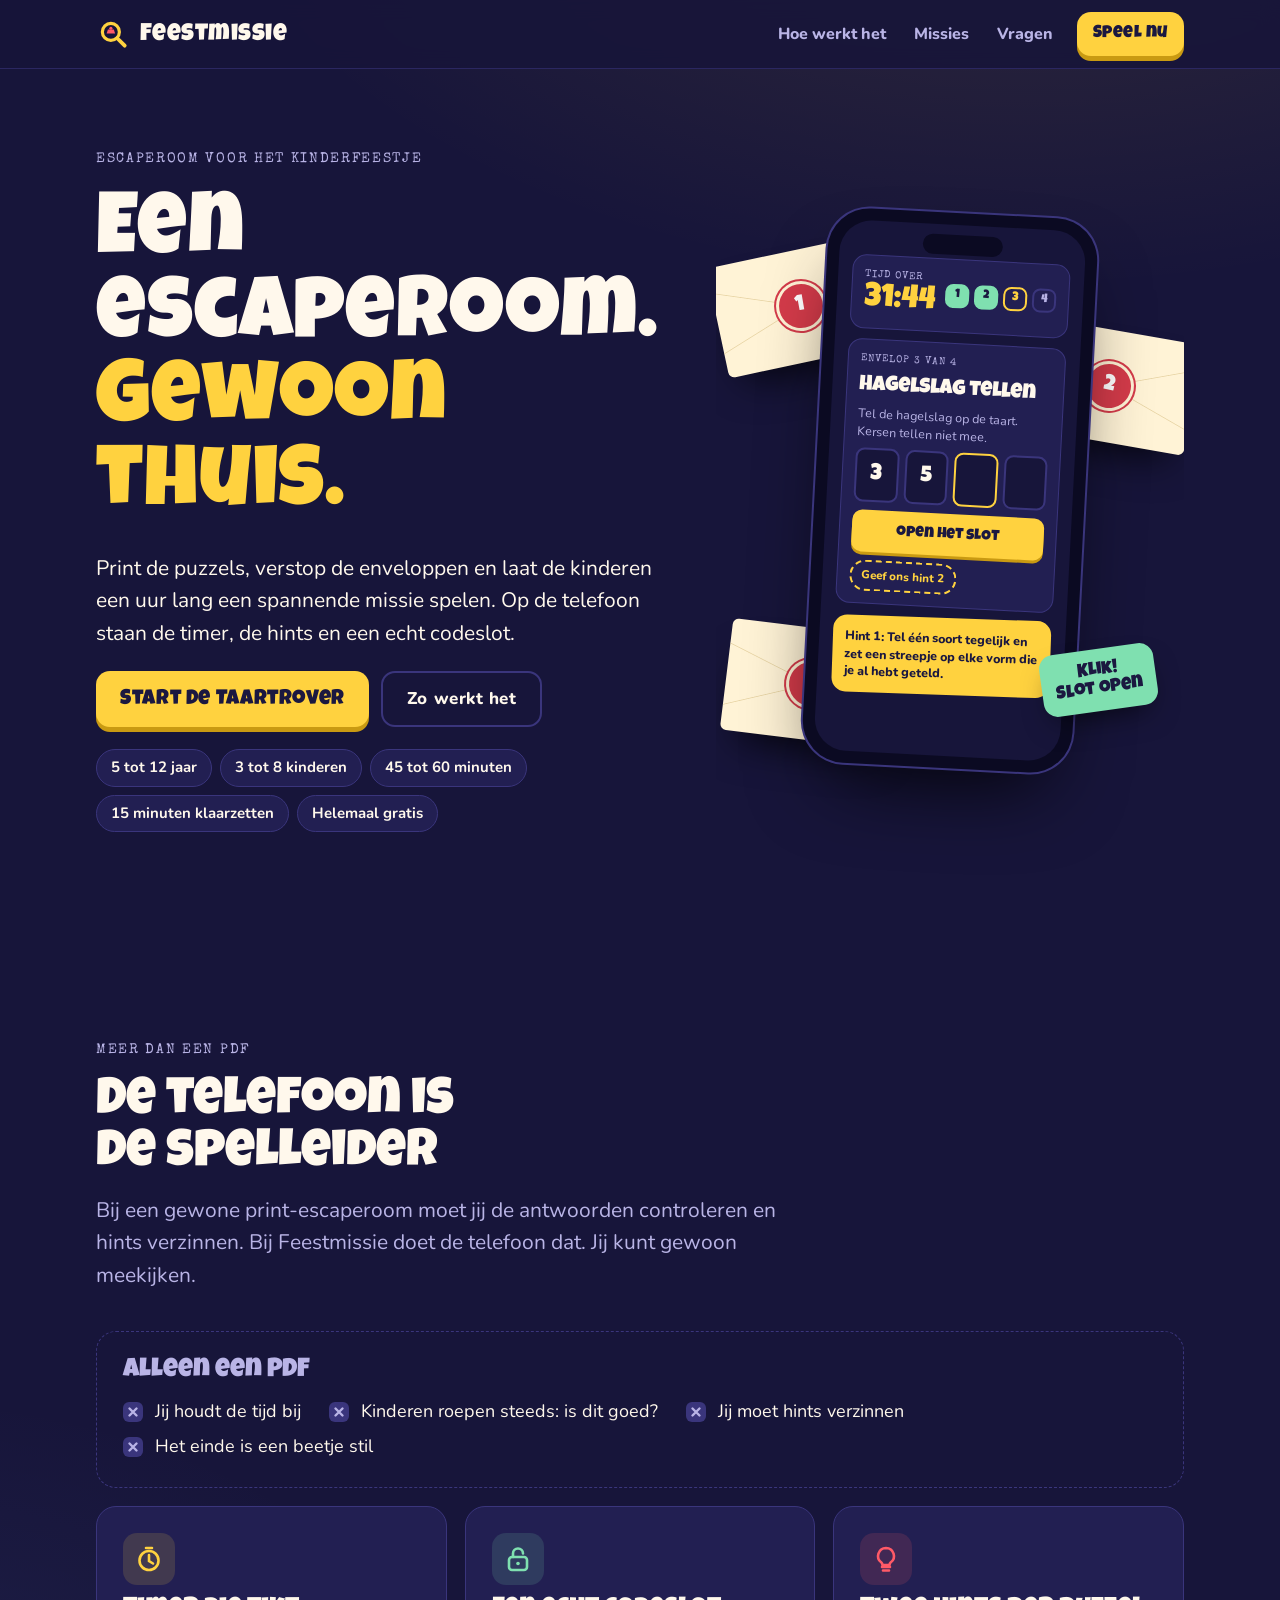
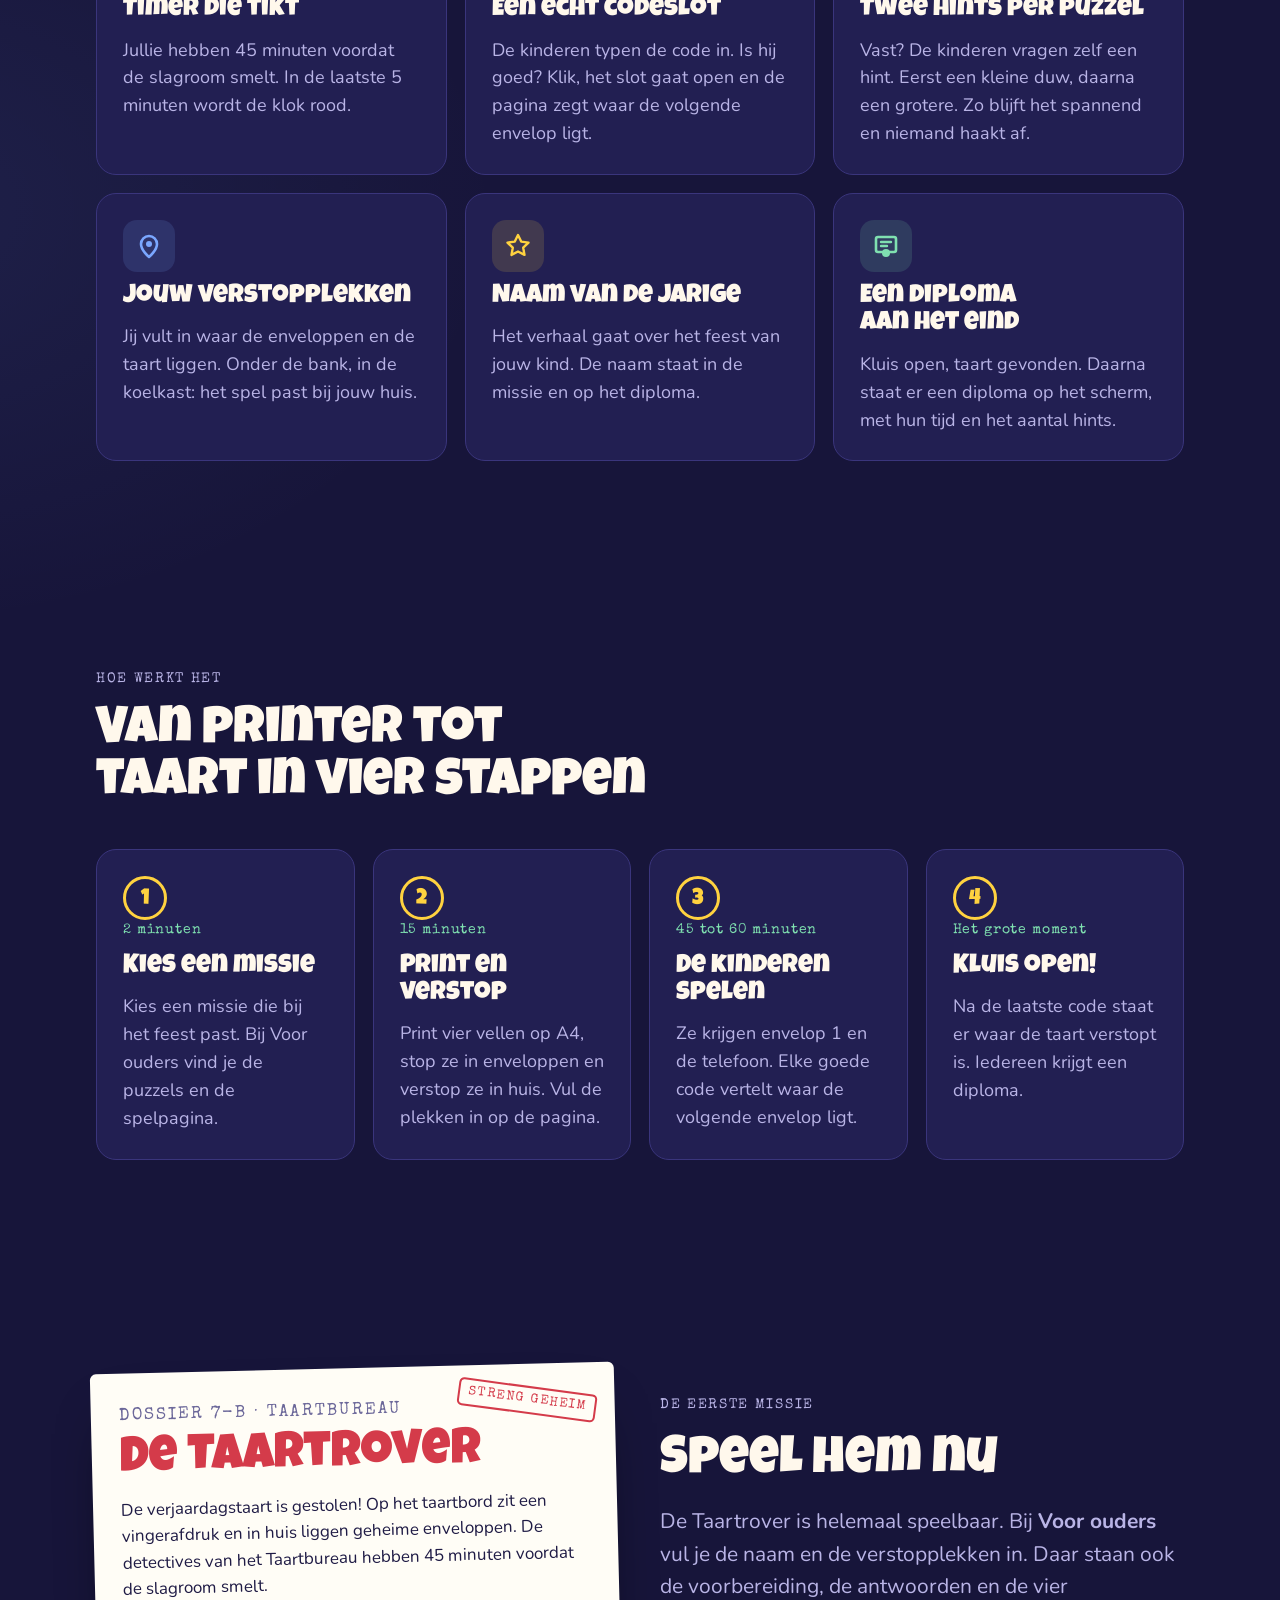
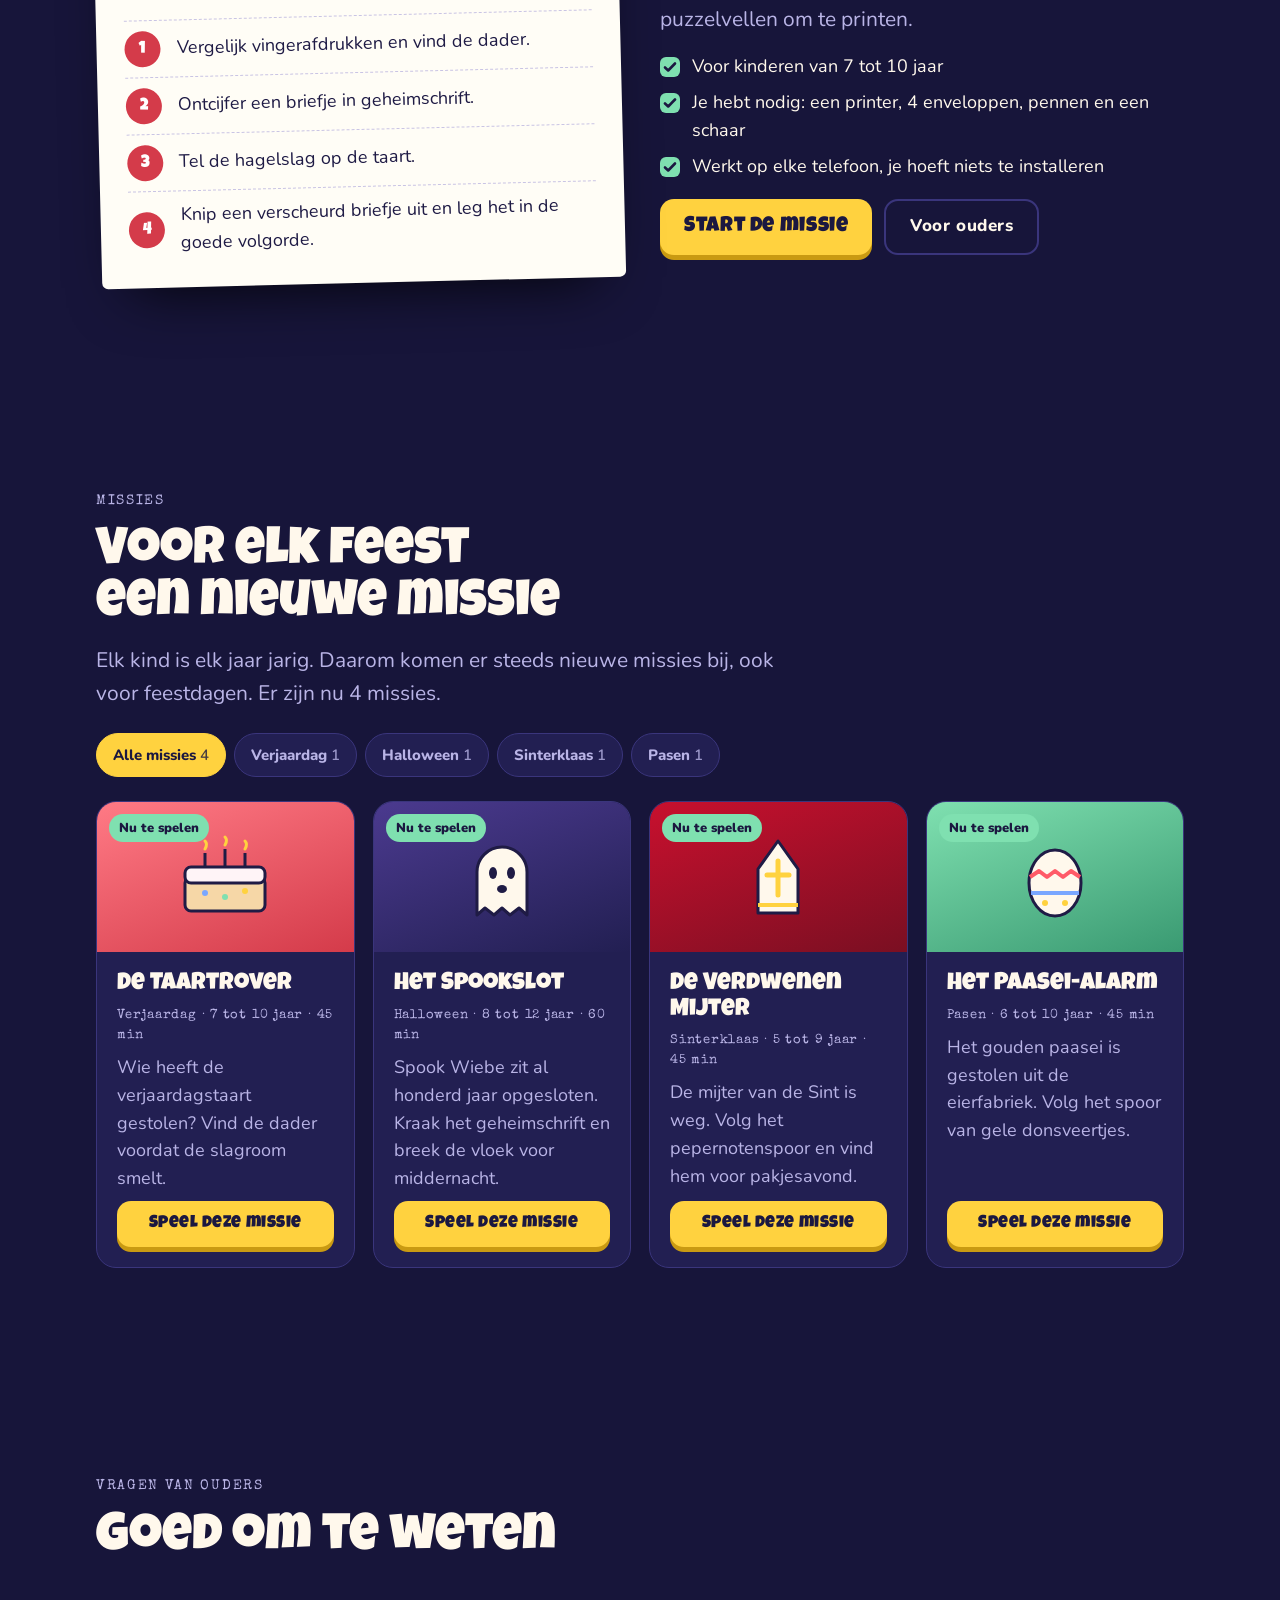
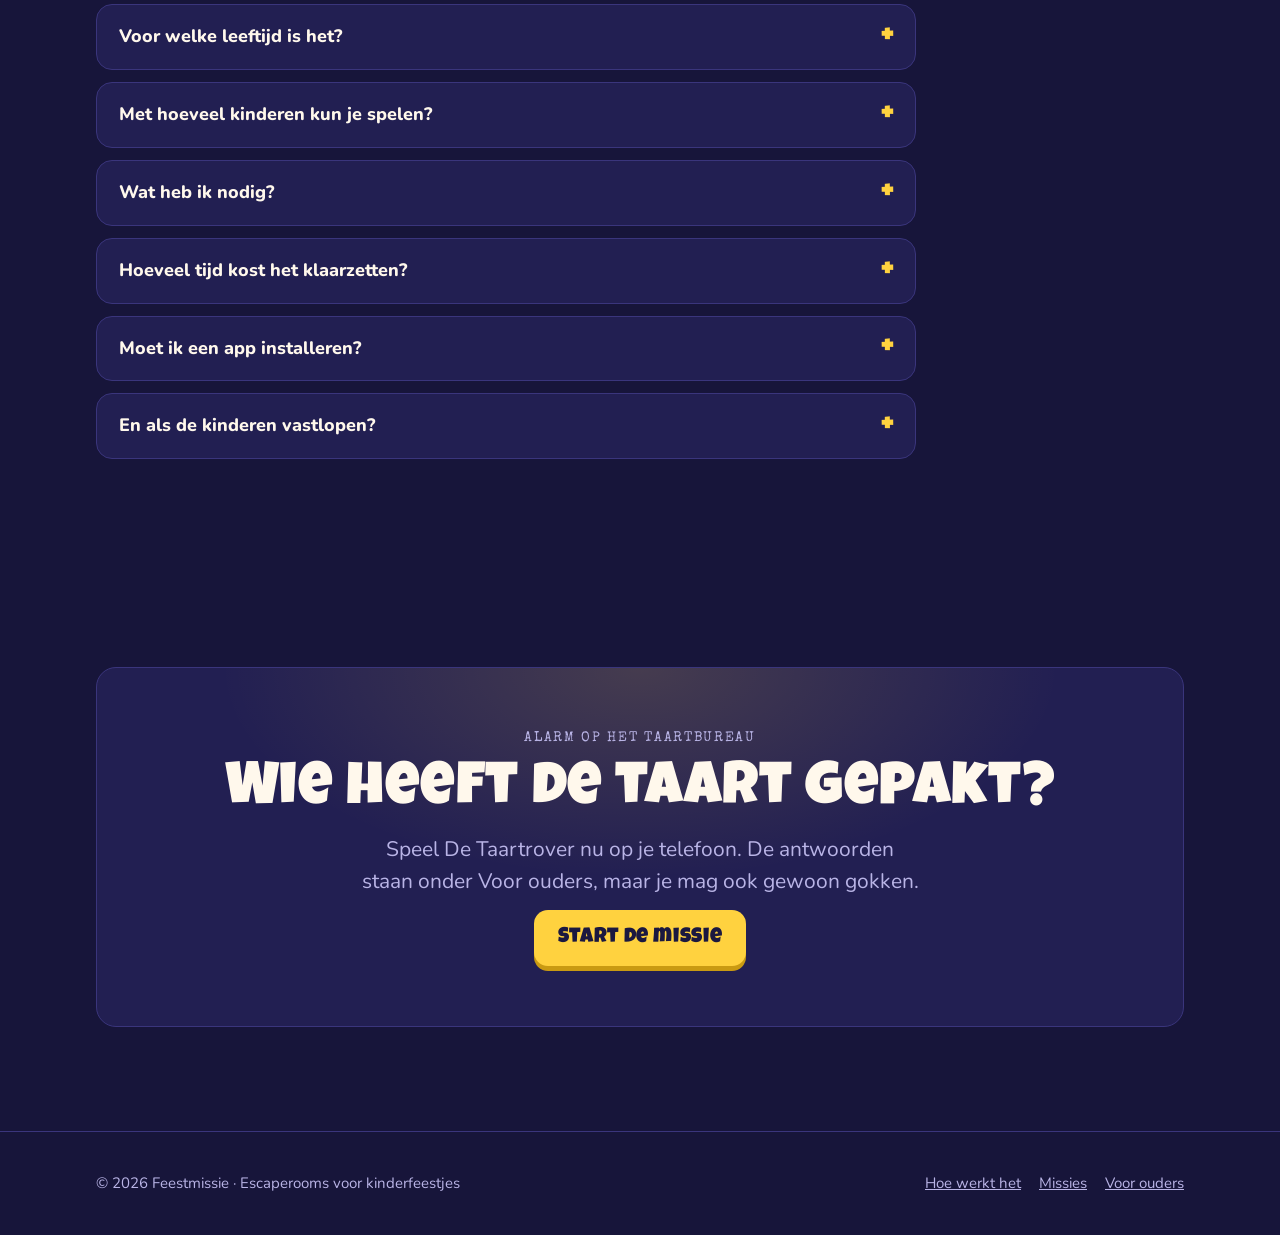
==== commit a0313e3f: "Make missions easy to add at scale - missies.js: one catalog of all missions; the homepage builds it" ====
--- a/index.html
+++ b/index.html
@@ -184,8 +184,15 @@
 .theme-body .btn { margin-top: auto; min-height: 46px; font-size: 17px; }
 .tag { position: absolute; top: 12px; left: 12px; border-radius: 999px; padding: 4px 10px; font-weight: 900; font-size: 13px; }
 .tag.live { background: var(--mint); color: var(--on-yellow); }
-.tag.soon { background: rgba(23, 21, 58, .75); color: var(--cream); border: 1px solid rgba(255, 255, 255, .25); }
-.theme.soon .theme-body h3 { color: var(--muted); }
+.tag.new { background: var(--yellow); color: var(--on-yellow); }
+.theme-art img { width: 110px; height: 100px; }
+.filters { display: flex; flex-wrap: wrap; gap: 8px; margin: -16px 0 24px; }
+.filter {
+  appearance: none; cursor: pointer; min-height: 44px; padding: 0 16px; border-radius: 999px;
+  border: 1px solid var(--line); background: var(--card); color: var(--muted); font: inherit; font-weight: 800; font-size: 15px;
+}
+.filter span { font-weight: 600; opacity: .8; }
+.filter[aria-pressed="true"] { background: var(--yellow); border-color: var(--yellow); color: var(--on-yellow); }
 
 /* faq */
 .faq { display: grid; gap: 12px; max-width: 820px; }
@@ -237,7 +244,7 @@
           <a class="btn ghost" href="#hoe">Zo werkt het</a>
         </div>
         <div class="chips">
-          <span class="chip">5 tot 12 jaar</span>
+          <span class="chip" id="age-chip">5 tot 12 jaar</span>
           <span class="chip">3 tot 8 kinderen</span>
           <span class="chip">45 tot 60 minuten</span>
           <span class="chip">15 minuten klaarzetten</span>
@@ -392,57 +399,11 @@
       <div class="sec-head">
         <p class="eyebrow">Missies</p>
         <h2 class="h2">Voor elk feest een nieuwe missie</h2>
-        <p class="lead muted">Elk kind is elk jaar jarig. Daarom komen er steeds nieuwe missies bij, ook voor Halloween, Sinterklaas en Pasen. Alle vier de missies zijn nu te spelen.</p>
-      </div>
-      <div class="themes">
-        <article class="theme">
-          <div class="theme-art" style="background:linear-gradient(160deg,#ff7a85,#d43b4a)">
-            <span class="tag live">Nu te spelen</span>
-            <svg width="110" height="100" viewBox="0 0 110 100" aria-hidden="true"><rect x="15" y="50" width="80" height="34" rx="6" fill="#f6d7a7" stroke="#1f1b45" stroke-width="3"/><rect x="15" y="40" width="80" height="16" rx="6" fill="#fff4f7" stroke="#1f1b45" stroke-width="3"/><path d="M35 40V26M55 40V22M75 40V26" stroke="#1f1b45" stroke-width="3"/><path d="M35 22q3-5 0-8M55 18q3-5 0-8M75 22q3-5 0-8" fill="none" stroke="#ffd23f" stroke-width="3" stroke-linecap="round"/><circle cx="35" cy="66" r="3" fill="#7aa7ff"/><circle cx="55" cy="70" r="3" fill="#7fe0b0"/><circle cx="75" cy="64" r="3" fill="#ffd23f"/></svg>
-          </div>
-          <div class="theme-body">
-            <h3>De Taartrover</h3>
-            <p class="meta">Verjaardag · 7 tot 10 jaar</p>
-            <p class="muted">Wie heeft de verjaardagstaart gestolen? Vind de dader voordat de slagroom smelt.</p>
-            <a class="btn" href="taartrover/">Speel deze missie</a>
-          </div>
-        </article>
-        <article class="theme">
-          <div class="theme-art" style="background:linear-gradient(160deg,#4b3a8f,#221f52)">
-            <span class="tag live">Nu te spelen</span>
-            <svg width="110" height="100" viewBox="0 0 110 100" aria-hidden="true"><path d="M30 88V45a25 25 0 0 1 50 0v43l-8-7-9 7-8-7-8 7-9-7Z" fill="#fff8ec" stroke="#1f1b45" stroke-width="3" stroke-linejoin="round"/><ellipse cx="46" cy="46" rx="4" ry="6" fill="#1f1b45"/><ellipse cx="64" cy="46" rx="4" ry="6" fill="#1f1b45"/><ellipse cx="55" cy="62" rx="5" ry="4" fill="#1f1b45"/></svg>
-          </div>
-          <div class="theme-body">
-            <h3>Het Spookslot</h3>
-            <p class="meta">Halloween · 8 tot 12 jaar</p>
-            <p class="muted">Spook Wiebe zit al honderd jaar opgesloten. Kraak het geheimschrift en breek de vloek voor middernacht.</p>
-            <a class="btn" href="spookslot/">Speel deze missie</a>
-          </div>
-        </article>
-        <article class="theme">
-          <div class="theme-art" style="background:linear-gradient(160deg,#c8102e,#7a0f22)">
-            <span class="tag live">Nu te spelen</span>
-            <svg width="110" height="100" viewBox="0 0 110 100" aria-hidden="true"><path d="M35 86V42l20-28 20 28v44Z" fill="#fff8ec" stroke="#1f1b45" stroke-width="3" stroke-linejoin="round"/><path d="M55 34v34M44 48h22" stroke="#ffd23f" stroke-width="5" stroke-linecap="round"/><path d="M35 78h40" stroke="#ffd23f" stroke-width="4"/></svg>
-          </div>
-          <div class="theme-body">
-            <h3>De Verdwenen Mijter</h3>
-            <p class="meta">Sinterklaas · 5 tot 9 jaar</p>
-            <p class="muted">De mijter van de Sint is weg. Volg het pepernotenspoor en vind hem voor pakjesavond.</p>
-            <a class="btn" href="mijter/">Speel deze missie</a>
-          </div>
-        </article>
-        <article class="theme">
-          <div class="theme-art" style="background:linear-gradient(160deg,#7fe0b0,#3a9a72)">
-            <span class="tag live">Nu te spelen</span>
-            <svg width="110" height="100" viewBox="0 0 110 100" aria-hidden="true"><ellipse cx="55" cy="56" rx="26" ry="33" fill="#fff8ec" stroke="#1f1b45" stroke-width="3"/><path d="M30 50l9-6 8 6 8-6 8 6 8-6 9 6" fill="none" stroke="#ff5a67" stroke-width="4" stroke-linejoin="round"/><path d="M31 66h48" stroke="#7aa7ff" stroke-width="4"/><circle cx="45" cy="76" r="3" fill="#ffd23f"/><circle cx="65" cy="76" r="3" fill="#ffd23f"/></svg>
-          </div>
-          <div class="theme-body">
-            <h3>Het Paasei-alarm</h3>
-            <p class="meta">Pasen · 6 tot 10 jaar</p>
-            <p class="muted">Het gouden paasei is gestolen uit de eierfabriek. Volg het spoor van gele donsveertjes.</p>
-            <a class="btn" href="paasei/">Speel deze missie</a>
-          </div>
-        </article>
+        <p class="lead muted">Elk kind is elk jaar jarig. Daarom komen er steeds nieuwe missies bij, ook voor feestdagen. <span id="mission-count"></span></p>
+      </div>
+      <div class="filters" id="filters" role="group" aria-label="Kies een thema"></div>
+      <div class="themes" id="mission-grid" aria-live="polite">
+        <noscript><p class="muted">Zet JavaScript aan om de missies te zien.</p></noscript>
       </div>
     </div>
   </section>
@@ -456,7 +417,7 @@
       <div class="faq">
         <details>
           <summary>Voor welke leeftijd is het?</summary>
-          <p>Dat verschilt per missie. De Verdwenen Mijter is voor 5 tot 9 jaar, Het Paasei-alarm voor 6 tot 10, De Taartrover voor 7 tot 10 en Het Spookslot voor 8 tot 12 jaar. Zijn de kinderen jonger? Lees de raadsels dan samen voor en houd de telefoon zelf bij je.</p>
+          <p>Dat verschilt per missie. De leeftijd staat bij elke missie in het overzicht. Zijn de kinderen jonger? Lees de raadsels dan samen voor en houd de telefoon zelf bij je.</p>
         </details>
         <details>
           <summary>Met hoeveel kinderen kun je spelen?</summary>
@@ -464,7 +425,7 @@
         </details>
         <details>
           <summary>Wat heb ik nodig?</summary>
-          <p>Een printer, vier enveloppen, pennen, een schaar en een telefoon of tablet. Soms nog iets extra's: kleurpotloden voor De Verdwenen Mijter en een spiegel voor Het Paasei-alarm. Kleur printen is leuk, maar zwart-wit werkt ook.</p>
+          <p>Een printer, vier enveloppen, pennen, een schaar en een telefoon of tablet. Soms heb je nog iets extra's nodig, zoals kleurpotloden of een spiegel. Dat staat bij Voor ouders. Kleur printen is leuk, maar zwart-wit werkt ook.</p>
         </details>
         <details>
           <summary>Hoeveel tijd kost het klaarzetten?</summary>
@@ -505,6 +466,53 @@
   </div>
 </footer>
 
+<script src="missies.js"></script>
+<script>
+  // Mission cards and the theme filter, built from missies.js
+  (function () {
+    var list = (window.MISSIES || []).filter(function (m) { return m.zichtbaar !== false; });
+    var grid = document.getElementById("mission-grid"), bar = document.getElementById("filters");
+    function esc(s) { return String(s).replace(/[&<>"']/g, function (c) { return ({ "&": "&amp;", "<": "&lt;", ">": "&gt;", '"': "&quot;", "'": "&#39;" })[c]; }); }
+    function card(m) {
+      return '<article class="theme">' +
+        '<div class="theme-art" style="background:linear-gradient(160deg,' + esc(m.kaart[0]) + "," + esc(m.kaart[1]) + ')">' +
+        (m.nieuw ? '<span class="tag new">Nieuw</span>' : '<span class="tag live">Nu te spelen</span>') +
+        '<img src="' + esc(m.id) + '/icoon.svg" alt="" width="110" height="100"></div>' +
+        '<div class="theme-body"><h3>' + esc(m.titel) + "</h3>" +
+        '<p class="meta">' + esc(m.thema) + " · " + m.leeftijd[0] + " tot " + m.leeftijd[1] + " jaar · " + m.minuten + " min</p>" +
+        '<p class="muted">' + esc(m.kort) + "</p>" +
+        '<a class="btn" href="' + esc(m.id) + '/">Speel deze missie</a></div></article>';
+    }
+    var themes = [];
+    list.forEach(function (m) { if (themes.indexOf(m.thema) < 0) themes.push(m.thema); });
+    var current = "";
+    try { current = sessionStorage.getItem("feestmissie-thema") || ""; } catch (e) { /* no storage */ }
+    if (current && themes.indexOf(current) < 0) current = "";
+    function draw() {
+      var shown = list.filter(function (m) { return !current || m.thema === current; });
+      grid.innerHTML = shown.map(card).join("");
+      bar.innerHTML = [""].concat(themes).map(function (t) {
+        var n = t ? list.filter(function (m) { return m.thema === t; }).length : list.length;
+        return '<button class="filter" type="button" data-thema="' + esc(t) + '" aria-pressed="' + (t === current) + '">' + (t ? esc(t) : "Alle missies") + " <span>" + n + "</span></button>";
+      }).join("");
+    }
+    bar.addEventListener("click", function (e) {
+      var b = e.target.closest(".filter"); if (!b) return;
+      current = b.getAttribute("data-thema");
+      try { sessionStorage.setItem("feestmissie-thema", current); } catch (err) { /* no storage */ }
+      draw();
+    });
+    // only show the filter once there is something to choose between
+    bar.hidden = themes.length < 2;
+    draw();
+    var count = document.getElementById("mission-count");
+    if (count) count.textContent = list.length === 1 ? "Er is nu 1 missie." : "Er zijn nu " + list.length + " missies.";
+    var lo = Math.min.apply(null, list.map(function (m) { return m.leeftijd[0]; }));
+    var hi = Math.max.apply(null, list.map(function (m) { return m.leeftijd[1]; }));
+    var chip = document.getElementById("age-chip");
+    if (chip && list.length) chip.textContent = lo + " tot " + hi + " jaar";
+  })();
+</script>
 <script>
   // Let the timer on the phone mockup tick down, so the hero feels alive.
   (function () {
